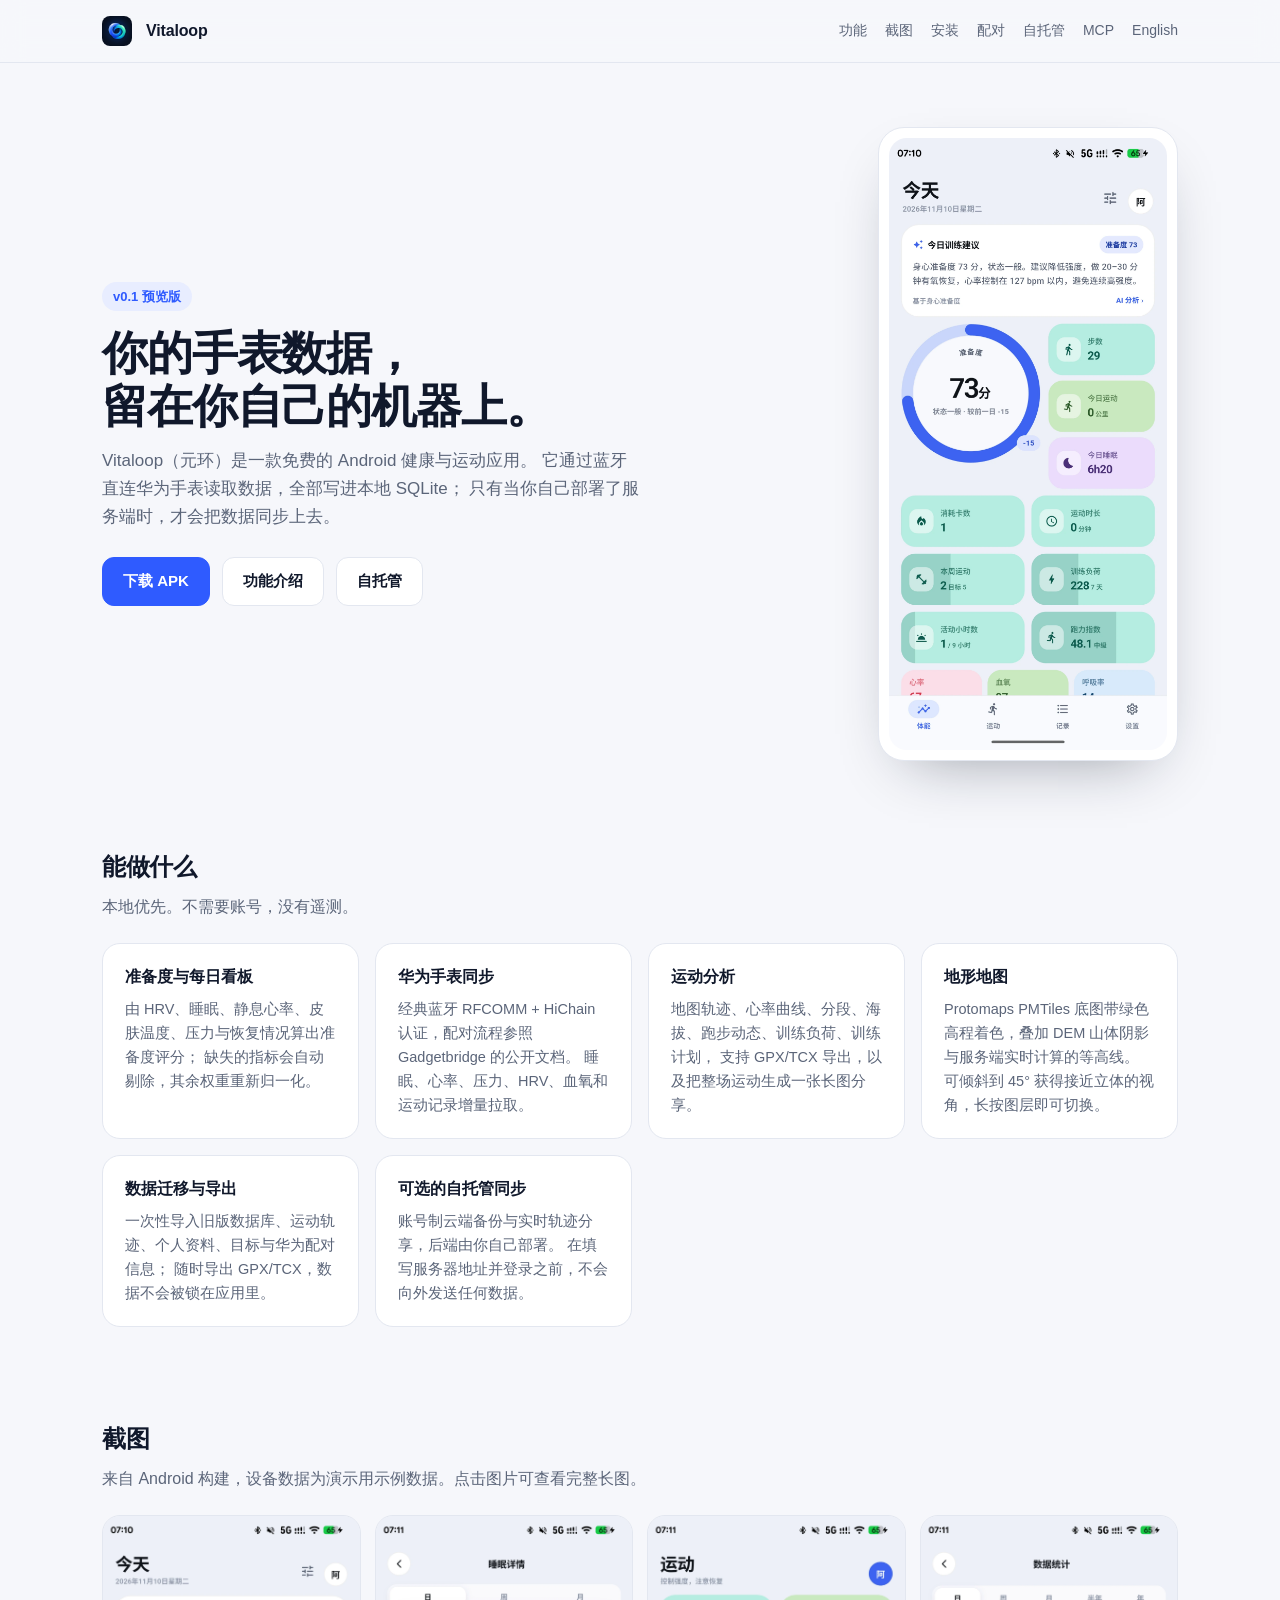
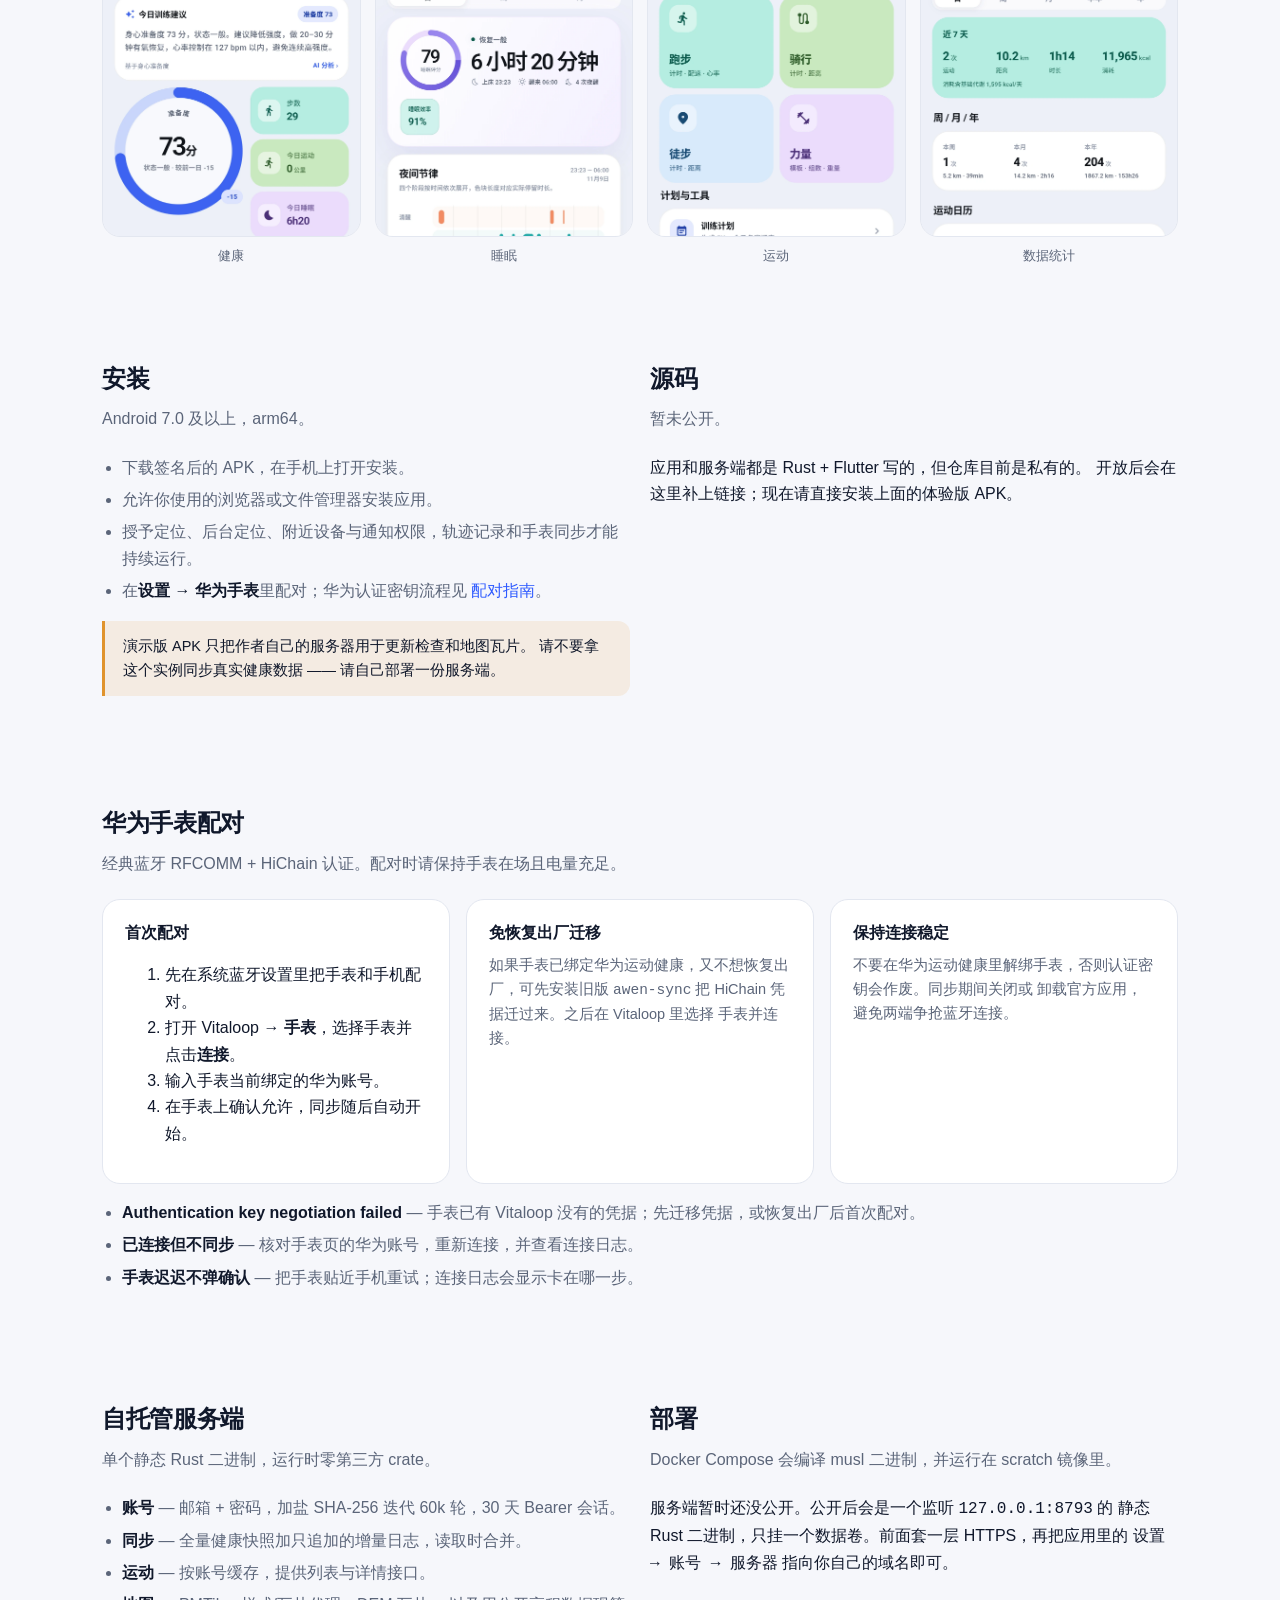
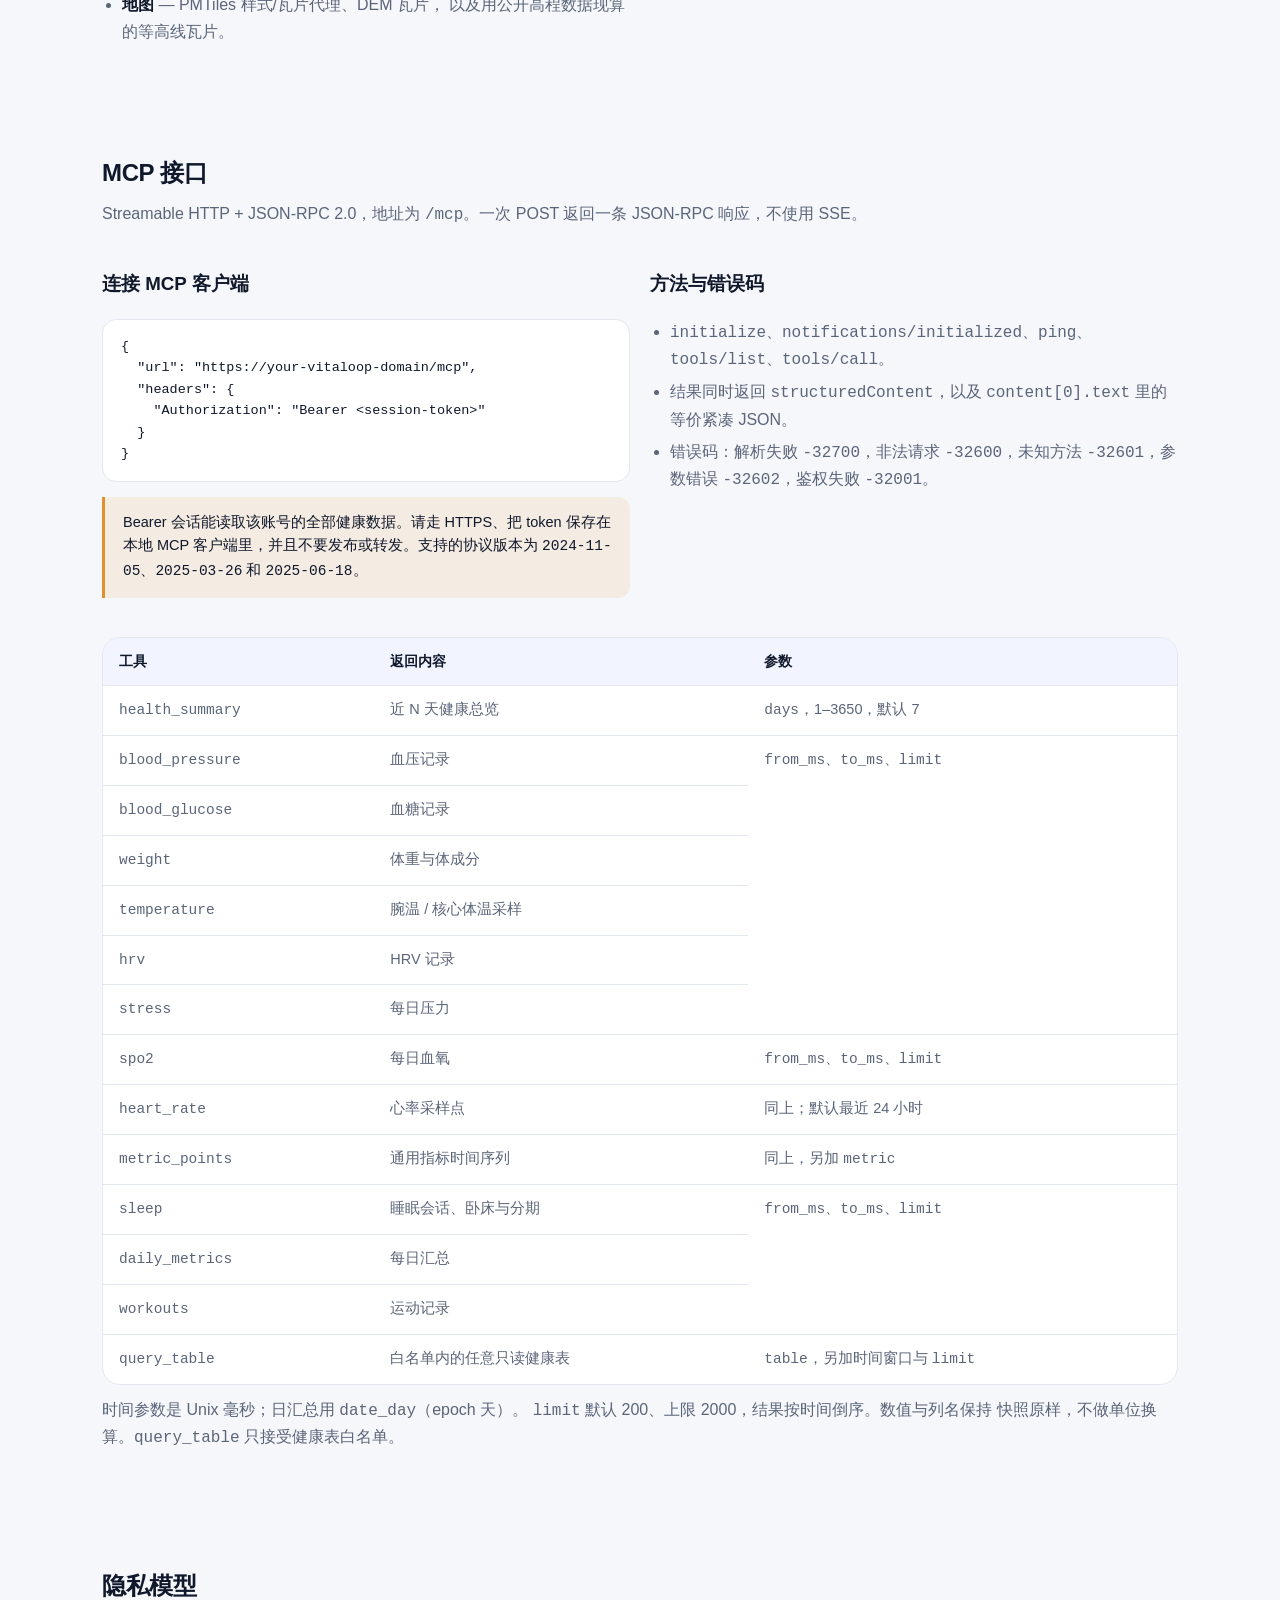
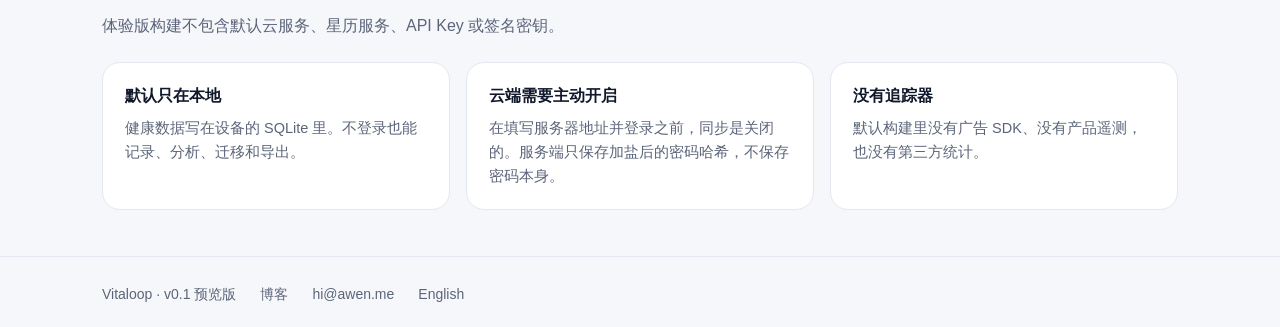
==== site/zh/index.html @ 4fa19611 "chore: auto commit 2026-11-17 06:59:52" ====
<!doctype html>
<html lang="zh-CN">
<head>
<meta charset="utf-8">
<meta name="viewport" content="width=device-width, initial-scale=1">
<title>Vitaloop — 本地优先的 Android 健康与运动看板</title>
<meta name="description" content="Vitaloop（元环）是一款免费的 Android 健康与运动看板：直连华为手表同步，数据存在本地 SQLite，云端同步可选且完全自托管。">
<link rel="canonical" href="https://vitaloop.awen.me/zh/">
<link rel="alternate" hreflang="zh-CN" href="https://vitaloop.awen.me/zh/">
<link rel="alternate" hreflang="en" href="https://vitaloop.awen.me/">
<link rel="icon" href="../assets/icon.png">
<meta property="og:type" content="website">
<meta property="og:title" content="Vitaloop">
<meta property="og:description" content="本地优先的 Android 健康与运动看板，直连华为手表同步，云端同步可选且完全自托管。">
<meta property="og:image" content="https://vitaloop.awen.me/assets/screenshots/og-zh.png">
<meta property="og:image:width" content="1200">
<meta property="og:image:height" content="630">
<meta property="og:url" content="https://vitaloop.awen.me/zh/">
<meta name="twitter:card" content="summary_large_image">
<meta name="twitter:image" content="https://vitaloop.awen.me/assets/screenshots/og-zh.png">
<link rel="stylesheet" href="../assets/site.css">
<script src="../assets/site.js" defer></script>
</head>
<body>

<header class="site">
  <div class="wrap">
    <img src="../assets/icon.png" alt="">
    <span class="brand">Vitaloop</span>
    <nav>
      <a href="#features">功能</a>
      <a href="#screenshots">截图</a>
      <a href="#install">安装</a>
      <a href="#pairing">配对</a>
      <a href="#server">自托管</a>
      <a href="#mcp">MCP</a>
      <a href="../" lang="en">English</a>
    </nav>
  </div>
</header>

<main>
  <section class="hero">
    <div class="wrap hero-grid">
      <div>
        <span class="eyebrow">v0.1 预览版</span>
        <h1>你的手表数据，<br>留在你自己的机器上。</h1>
        <p class="lede">
          Vitaloop（元环）是一款免费的 Android 健康与运动应用。
          它通过蓝牙直连华为手表读取数据，全部写进本地 SQLite；
          只有当你自己部署了服务端时，才会把数据同步上去。
        </p>
        <div class="actions">
          <a class="btn primary" href="https://vitaloop.awen.me/apk/vitaloop-6027.apk">下载 APK</a>
          <a class="btn" href="#features">功能介绍</a>
          <a class="btn" href="#server">自托管</a>
        </div>
      </div>
      <a class="hero-phone" href="../assets/screenshots/home-light-zh.webp" data-zoom>
        <img src="../assets/screenshots/home-light-zh.webp" alt="Vitaloop 健康首页" width="1080" height="2376">
      </a>
    </div>
  </section>

  <section id="features">
    <div class="wrap">
      <h2>能做什么</h2>
      <p class="section-note">本地优先。不需要账号，没有遥测。</p>
      <div class="cards">
        <div class="card">
          <h3>准备度与每日看板</h3>
          <p>由 HRV、睡眠、静息心率、皮肤温度、压力与恢复情况算出准备度评分；
          缺失的指标会自动剔除，其余权重重新归一化。</p>
        </div>
        <div class="card">
          <h3>华为手表同步</h3>
          <p>经典蓝牙 RFCOMM + HiChain 认证，配对流程参照 Gadgetbridge 的公开文档。
          睡眠、心率、压力、HRV、血氧和运动记录增量拉取。</p>
        </div>
        <div class="card">
          <h3>运动分析</h3>
          <p>地图轨迹、心率曲线、分段、海拔、跑步动态、训练负荷、训练计划，
          支持 GPX/TCX 导出，以及把整场运动生成一张长图分享。</p>
        </div>
        <div class="card">
          <h3>地形地图</h3>
          <p>Protomaps PMTiles 底图带绿色高程着色，叠加 DEM 山体阴影与服务端实时计算的等高线。
          可倾斜到 45° 获得接近立体的视角，长按图层即可切换。</p>
        </div>
        <div class="card">
          <h3>数据迁移与导出</h3>
          <p>一次性导入旧版数据库、运动轨迹、个人资料、目标与华为配对信息；
          随时导出 GPX/TCX，数据不会被锁在应用里。</p>
        </div>
        <div class="card">
          <h3>可选的自托管同步</h3>
          <p>账号制云端备份与实时轨迹分享，后端由你自己部署。
          在填写服务器地址并登录之前，不会向外发送任何数据。</p>
        </div>
      </div>
    </div>
  </section>

  <section id="screenshots">
    <div class="wrap">
      <h2>截图</h2>
      <p class="section-note">来自 Android 构建，设备数据为演示用示例数据。点击图片可查看完整长图。</p>
      <div class="shots">
        <figure>
          <a href="../assets/screenshots/home-light-zh.webp" data-zoom>
            <img src="../assets/screenshots/home-light-card.webp" alt="健康首页" loading="lazy" width="1080" height="1350">
          </a>
          <figcaption>健康</figcaption>
        </figure>
        <figure>
          <a href="../assets/screenshots/sleep-light-zh.webp" data-zoom>
            <img src="../assets/screenshots/sleep-light-card.webp" alt="睡眠详情" loading="lazy" width="1080" height="1350">
          </a>
          <figcaption>睡眠</figcaption>
        </figure>
        <figure>
          <a href="../assets/screenshots/sport-light-zh.webp" data-zoom>
            <img src="../assets/screenshots/sport-light-card.webp" alt="运动首页" loading="lazy" width="1080" height="1350">
          </a>
          <figcaption>运动</figcaption>
        </figure>
        <figure>
          <a href="../assets/screenshots/statistics-light-zh.webp" data-zoom>
            <img src="../assets/screenshots/statistics-light-card.webp" alt="运动统计" loading="lazy" width="1080" height="1350">
          </a>
          <figcaption>数据统计</figcaption>
        </figure>
      </div>
    </div>
  </section>

  <section id="install">
    <div class="wrap split">
      <div>
        <h2>安装</h2>
        <p class="section-note">Android 7.0 及以上，arm64。</p>
        <ul class="plain">
          <li>下载签名后的 APK，在手机上打开安装。</li>
          <li>允许你使用的浏览器或文件管理器安装应用。</li>
          <li>授予定位、后台定位、附近设备与通知权限，轨迹记录和手表同步才能持续运行。</li>
          <li>在<strong>设置 → 华为手表</strong>里配对；华为认证密钥流程见
            <a href="#pairing">配对指南</a>。</li>
        </ul>
        <p class="callout warn">
          演示版 APK 只把作者自己的服务器用于更新检查和地图瓦片。
          请不要拿这个实例同步真实健康数据 —— 请自己部署一份服务端。
        </p>
      </div>
      <div>
        <h2>源码</h2>
        <p class="section-note">暂未公开。</p>
        <p>
          应用和服务端都是 Rust + Flutter 写的，但仓库目前是私有的。
          开放后会在这里补上链接；现在请直接安装上面的体验版 APK。
        </p>
      </div>
    </div>
  </section>

  <section id="pairing">
    <div class="wrap">
      <h2>华为手表配对</h2>
      <p class="section-note">经典蓝牙 RFCOMM + HiChain 认证。配对时请保持手表在场且电量充足。</p>
      <div class="cards">
        <div class="card">
          <h3>首次配对</h3>
          <ol class="plain">
            <li>先在系统蓝牙设置里把手表和手机配对。</li>
            <li>打开 Vitaloop → <strong>手表</strong>，选择手表并点击<strong>连接</strong>。</li>
            <li>输入手表当前绑定的华为账号。</li>
            <li>在手表上确认允许，同步随后自动开始。</li>
          </ol>
        </div>
        <div class="card">
          <h3>免恢复出厂迁移</h3>
          <p>如果手表已绑定华为运动健康，又不想恢复出厂，可先安装旧版
          <code>awen-sync</code> 把 HiChain 凭据迁过来。之后在 Vitaloop 里选择
          手表并连接。</p>
        </div>
        <div class="card">
          <h3>保持连接稳定</h3>
          <p>不要在华为运动健康里解绑手表，否则认证密钥会作废。同步期间关闭或
          卸载官方应用，避免两端争抢蓝牙连接。</p>
        </div>
      </div>
      <ul class="plain">
        <li><strong>Authentication key negotiation failed</strong> — 手表已有 Vitaloop 没有的凭据；先迁移凭据，或恢复出厂后首次配对。</li>
        <li><strong>已连接但不同步</strong> — 核对手表页的华为账号，重新连接，并查看连接日志。</li>
        <li><strong>手表迟迟不弹确认</strong> — 把手表贴近手机重试；连接日志会显示卡在哪一步。</li>
      </ul>
    </div>
  </section>

  <section id="server">
    <div class="wrap split">
      <div>
        <h2>自托管服务端</h2>
        <p class="section-note">单个静态 Rust 二进制，运行时零第三方 crate。</p>
        <ul class="plain">
          <li><strong>账号</strong> — 邮箱 + 密码，加盐 SHA-256 迭代 60k 轮，30 天 Bearer 会话。</li>
          <li><strong>同步</strong> — 全量健康快照加只追加的增量日志，读取时合并。</li>
          <li><strong>运动</strong> — 按账号缓存，提供列表与详情接口。</li>
          <li><strong>地图</strong> — PMTiles 样式/瓦片代理、DEM 瓦片，
            以及用公开高程数据现算的等高线瓦片。</li>
        </ul>
      </div>
      <div>
        <h2>部署</h2>
        <p class="section-note">Docker Compose 会编译 musl 二进制，并运行在 scratch 镜像里。</p>
        <p>
          服务端暂时还没公开。公开后会是一个监听 <code>127.0.0.1:8793</code> 的
          静态 Rust 二进制，只挂一个数据卷。前面套一层 HTTPS，再把应用里的
          <code>设置 → 账号 → 服务器</code> 指向你自己的域名即可。
        </p>
      </div>
    </div>
  </section>

  <section id="mcp">
    <div class="wrap">
      <h2>MCP 接口</h2>
      <p class="section-note">Streamable HTTP + JSON-RPC 2.0，地址为 <code>/mcp</code>。一次 POST 返回一条 JSON-RPC 响应，不使用 SSE。</p>
      <div class="split">
        <div>
          <h3>连接 MCP 客户端</h3>
          <pre><code>{
  "url": "https://your-vitaloop-domain/mcp",
  "headers": {
    "Authorization": "Bearer &lt;session-token&gt;"
  }
}</code></pre>
          <p class="callout warn">
            Bearer 会话能读取该账号的全部健康数据。请走 HTTPS、把 token 保存在
            本地 MCP 客户端里，并且不要发布或转发。支持的协议版本为
            <code>2024-11-05</code>、<code>2025-03-26</code> 和
            <code>2025-06-18</code>。
          </p>
        </div>
        <div>
          <h3>方法与错误码</h3>
          <ul class="plain">
            <li><code>initialize</code>、<code>notifications/initialized</code>、<code>ping</code>、<code>tools/list</code>、<code>tools/call</code>。</li>
            <li>结果同时返回 <code>structuredContent</code>，以及 <code>content[0].text</code> 里的等价紧凑 JSON。</li>
            <li>错误码：解析失败 <code>-32700</code>，非法请求 <code>-32600</code>，未知方法 <code>-32601</code>，参数错误 <code>-32602</code>，鉴权失败 <code>-32001</code>。</li>
          </ul>
        </div>
      </div>
      <div class="table-wrap">
        <table class="doc-table">
          <thead><tr><th>工具</th><th>返回内容</th><th>参数</th></tr></thead>
          <tbody>
            <tr><td><code>health_summary</code></td><td>近 N 天健康总览</td><td><code>days</code>，1–3650，默认 7</td></tr>
            <tr><td><code>blood_pressure</code></td><td>血压记录</td><td rowspan="6"><code>from_ms</code>、<code>to_ms</code>、<code>limit</code></td></tr>
            <tr><td><code>blood_glucose</code></td><td>血糖记录</td></tr>
            <tr><td><code>weight</code></td><td>体重与体成分</td></tr>
            <tr><td><code>temperature</code></td><td>腕温 / 核心体温采样</td></tr>
            <tr><td><code>hrv</code></td><td>HRV 记录</td></tr>
            <tr><td><code>stress</code></td><td>每日压力</td></tr>
            <tr><td><code>spo2</code></td><td>每日血氧</td><td><code>from_ms</code>、<code>to_ms</code>、<code>limit</code></td></tr>
            <tr><td><code>heart_rate</code></td><td>心率采样点</td><td>同上；默认最近 24 小时</td></tr>
            <tr><td><code>metric_points</code></td><td>通用指标时间序列</td><td>同上，另加 <code>metric</code></td></tr>
            <tr><td><code>sleep</code></td><td>睡眠会话、卧床与分期</td><td rowspan="3"><code>from_ms</code>、<code>to_ms</code>、<code>limit</code></td></tr>
            <tr><td><code>daily_metrics</code></td><td>每日汇总</td></tr>
            <tr><td><code>workouts</code></td><td>运动记录</td></tr>
            <tr><td><code>query_table</code></td><td>白名单内的任意只读健康表</td><td><code>table</code>，另加时间窗口与 <code>limit</code></td></tr>
          </tbody>
        </table>
      </div>
      <p class="section-note">
        时间参数是 Unix 毫秒；日汇总用 <code>date_day</code>（epoch 天）。
        <code>limit</code> 默认 200、上限 2000，结果按时间倒序。数值与列名保持
        快照原样，不做单位换算。<code>query_table</code> 只接受健康表白名单。
      </p>
    </div>
  </section>

  <section>
    <div class="wrap">
      <h2>隐私模型</h2>
      <p class="section-note">体验版构建不包含默认云服务、星历服务、API Key 或签名密钥。</p>
      <div class="cards">
        <div class="card">
          <h3>默认只在本地</h3>
          <p>健康数据写在设备的 SQLite 里。不登录也能记录、分析、迁移和导出。</p>
        </div>
        <div class="card">
          <h3>云端需要主动开启</h3>
          <p>在填写服务器地址并登录之前，同步是关闭的。服务端只保存加盐后的密码哈希，不保存密码本身。</p>
        </div>
        <div class="card">
          <h3>没有追踪器</h3>
          <p>默认构建里没有广告 SDK、没有产品遥测，也没有第三方统计。</p>
        </div>
      </div>
    </div>
  </section>
</main>

<footer class="site">
  <div class="wrap">
    <span>Vitaloop · v0.1 预览版</span>
    <a href="https://www.awen.me">博客</a>
    <a href="mailto:hi@awen.me">hi@awen.me</a>
    <a href="../" lang="en">English</a>
  </div>
</footer>

</body>
</html>
---- site/assets/site.css ----
:root {
  --bg: #f6f7fb;
  --bg-soft: #ffffff;
  --fg: #10182b;
  --fg-muted: #5b6579;
  --line: #e3e7f0;
  --accent: #2f5bff;
  --accent-soft: #e8edff;
  --green: #2f8f5b;
  --radius: 18px;
  --max: 1120px;
}

@media (prefers-color-scheme: dark) {
  :root {
    --bg: #0b1220;
    --bg-soft: #121b2c;
    --fg: #eef2fb;
    --fg-muted: #9aa6bf;
    --line: #223049;
    --accent: #7b98ff;
    --accent-soft: #1a2740;
    --green: #63d29a;
  }
}

* { box-sizing: border-box; }

html { scroll-behavior: smooth; }

body {
  margin: 0;
  background: var(--bg);
  color: var(--fg);
  font: 16px/1.65 -apple-system, BlinkMacSystemFont, "Segoe UI", "Noto Sans SC",
    "PingFang SC", "Microsoft YaHei", Roboto, sans-serif;
  -webkit-font-smoothing: antialiased;
}

a { color: var(--accent); text-decoration: none; }
a:hover { text-decoration: underline; }

.wrap { max-width: var(--max); margin: 0 auto; padding: 0 22px; }

header.site {
  position: sticky;
  top: 0;
  z-index: 10;
  backdrop-filter: blur(12px);
  background: color-mix(in srgb, var(--bg) 88%, transparent);
  border-bottom: 1px solid var(--line);
}

header.site .wrap {
  display: flex;
  align-items: center;
  gap: 14px;
  height: 62px;
}

header.site img { width: 30px; height: 30px; border-radius: 8px; }
header.site .brand { font-weight: 700; letter-spacing: -0.01em; }
header.site nav { margin-left: auto; display: flex; gap: 18px; font-size: 14px; }
header.site nav a { color: var(--fg-muted); }
header.site nav a:hover { color: var(--fg); text-decoration: none; }

.hero { padding: 64px 0 40px; }

.hero-grid {
  display: grid;
  grid-template-columns: minmax(0, 1.05fr) minmax(0, 0.95fr);
  gap: 44px;
  align-items: center;
}

.eyebrow {
  display: inline-block;
  padding: 4px 11px;
  border-radius: 999px;
  background: var(--accent-soft);
  color: var(--accent);
  font-size: 13px;
  font-weight: 600;
}

h1 {
  font-size: clamp(30px, 4.4vw, 46px);
  line-height: 1.15;
  letter-spacing: -0.025em;
  margin: 16px 0 14px;
}

.lede { font-size: 17px; color: var(--fg-muted); margin: 0 0 26px; }

.actions { display: flex; flex-wrap: wrap; gap: 12px; }

.btn {
  display: inline-flex;
  align-items: center;
  gap: 8px;
  padding: 11px 20px;
  border-radius: 12px;
  border: 1px solid var(--line);
  background: var(--bg-soft);
  color: var(--fg);
  font-weight: 600;
  font-size: 15px;
}

.btn:hover { text-decoration: none; border-color: var(--accent); }

.btn.primary {
  background: var(--accent);
  border-color: var(--accent);
  color: #fff;
}

.btn.primary:hover { filter: brightness(1.06); }

.hero-phone {
  display: block;
  max-width: 300px;
  margin-left: auto;
  border-radius: 26px;
  border: 1px solid var(--line);
  background: var(--bg-soft);
  padding: 10px;
  box-shadow: 0 24px 60px -30px rgba(16, 24, 43, 0.45);
}

.hero-phone img {
  width: 100%;
  height: auto;
  display: block;
  border-radius: 18px;
}

.hero-phone:hover { border-color: var(--accent); }

.shots img {
  width: 100%;
  height: auto;
  display: block;
  border-radius: var(--radius);
  border: 1px solid var(--line);
  background: var(--bg-soft);
}

.shots a { display: block; }
.shots a:hover img { border-color: var(--accent); }

.lightbox {
  position: fixed;
  inset: 0;
  z-index: 50;
  display: flex;
  align-items: flex-start;
  justify-content: center;
  padding: 24px;
  overflow: auto;
  background: rgba(8, 12, 22, 0.82);
  backdrop-filter: blur(6px);
}

.lightbox[hidden] { display: none; }

.lightbox img {
  width: auto;
  max-width: min(560px, 100%);
  height: auto;
  border-radius: 16px;
  background: #fff;
}

.lightbox-close {
  position: fixed;
  top: 16px;
  right: 18px;
  width: 40px;
  height: 40px;
  border: 1px solid rgba(255, 255, 255, 0.3);
  border-radius: 50%;
  background: rgba(0, 0, 0, 0.45);
  color: #fff;
  font-size: 22px;
  line-height: 1;
  cursor: pointer;
}

section { padding: 46px 0; }

h2 {
  font-size: 24px;
  letter-spacing: -0.015em;
  margin: 0 0 8px;
}

.section-note { color: var(--fg-muted); margin: 0 0 22px; }

.cards {
  display: grid;
  grid-template-columns: repeat(auto-fit, minmax(250px, 1fr));
  gap: 16px;
}

.card {
  background: var(--bg-soft);
  border: 1px solid var(--line);
  border-radius: var(--radius);
  padding: 20px 22px;
}

.card h3 { margin: 0 0 8px; font-size: 16px; }
.card p { margin: 0; color: var(--fg-muted); font-size: 14.5px; }

.shots {
  display: grid;
  grid-template-columns: repeat(4, minmax(0, 1fr));
  gap: 14px;
}

.shots figure { margin: 0; }
.shots figcaption {
  margin-top: 8px;
  font-size: 13px;
  color: var(--fg-muted);
  text-align: center;
}

.split {
  display: grid;
  grid-template-columns: minmax(0, 1fr) minmax(0, 1fr);
  gap: 20px;
}

pre {
  margin: 0;
  padding: 16px 18px;
  overflow-x: auto;
  background: var(--bg-soft);
  border: 1px solid var(--line);
  border-radius: 14px;
  font-size: 13.5px;
  line-height: 1.6;
}

code { font-family: ui-monospace, SFMono-Regular, "JetBrains Mono", Menlo, monospace; }

.callout {
  border-left: 3px solid var(--accent);
  background: var(--accent-soft);
  border-radius: 0 12px 12px 0;
  padding: 14px 18px;
  color: var(--fg);
  font-size: 14.5px;
}

.callout.warn { border-left-color: #e0932c; background: color-mix(in srgb, #e0932c 12%, transparent); }

ul.plain { padding-left: 20px; color: var(--fg-muted); }
ul.plain li { margin: 6px 0; }
ul.plain strong { color: var(--fg); }

.table-wrap {
  overflow-x: auto;
  border: 1px solid var(--line);
  border-radius: var(--radius);
  background: var(--bg-soft);
  margin: 24px 0 12px;
}

.doc-table {
  width: 100%;
  border-collapse: collapse;
  min-width: 700px;
}

.doc-table th,
.doc-table td {
  padding: 12px 16px;
  border-bottom: 1px solid var(--line);
  text-align: left;
  vertical-align: top;
  color: var(--fg-muted);
  font-size: 14.5px;
}

.doc-table th {
  color: var(--fg);
  font-size: 14px;
  white-space: nowrap;
  background: color-mix(in srgb, var(--accent-soft) 55%, transparent);
}

.doc-table tbody tr:last-child td { border-bottom: 0; }

footer.site {
  border-top: 1px solid var(--line);
  padding: 26px 0 40px;
  color: var(--fg-muted);
  font-size: 14px;
}

footer.site .wrap { display: flex; flex-wrap: wrap; gap: 12px 24px; }
footer.site a { color: var(--fg-muted); }

@media (max-width: 900px) {
  .hero-grid, .split { grid-template-columns: minmax(0, 1fr); }
  .hero-phone { margin: 8px auto 0; max-width: 260px; }
  .shots { grid-template-columns: repeat(2, minmax(0, 1fr)); }
  header.site nav { gap: 12px; font-size: 13px; }
}

@media (max-width: 560px) {
  .hero { padding-top: 40px; }
  .hero-phone { max-width: 220px; }
  .lightbox { padding: 12px; }
  header.site nav a:nth-child(3),
  header.site nav a:nth-child(4) { display: none; }
}
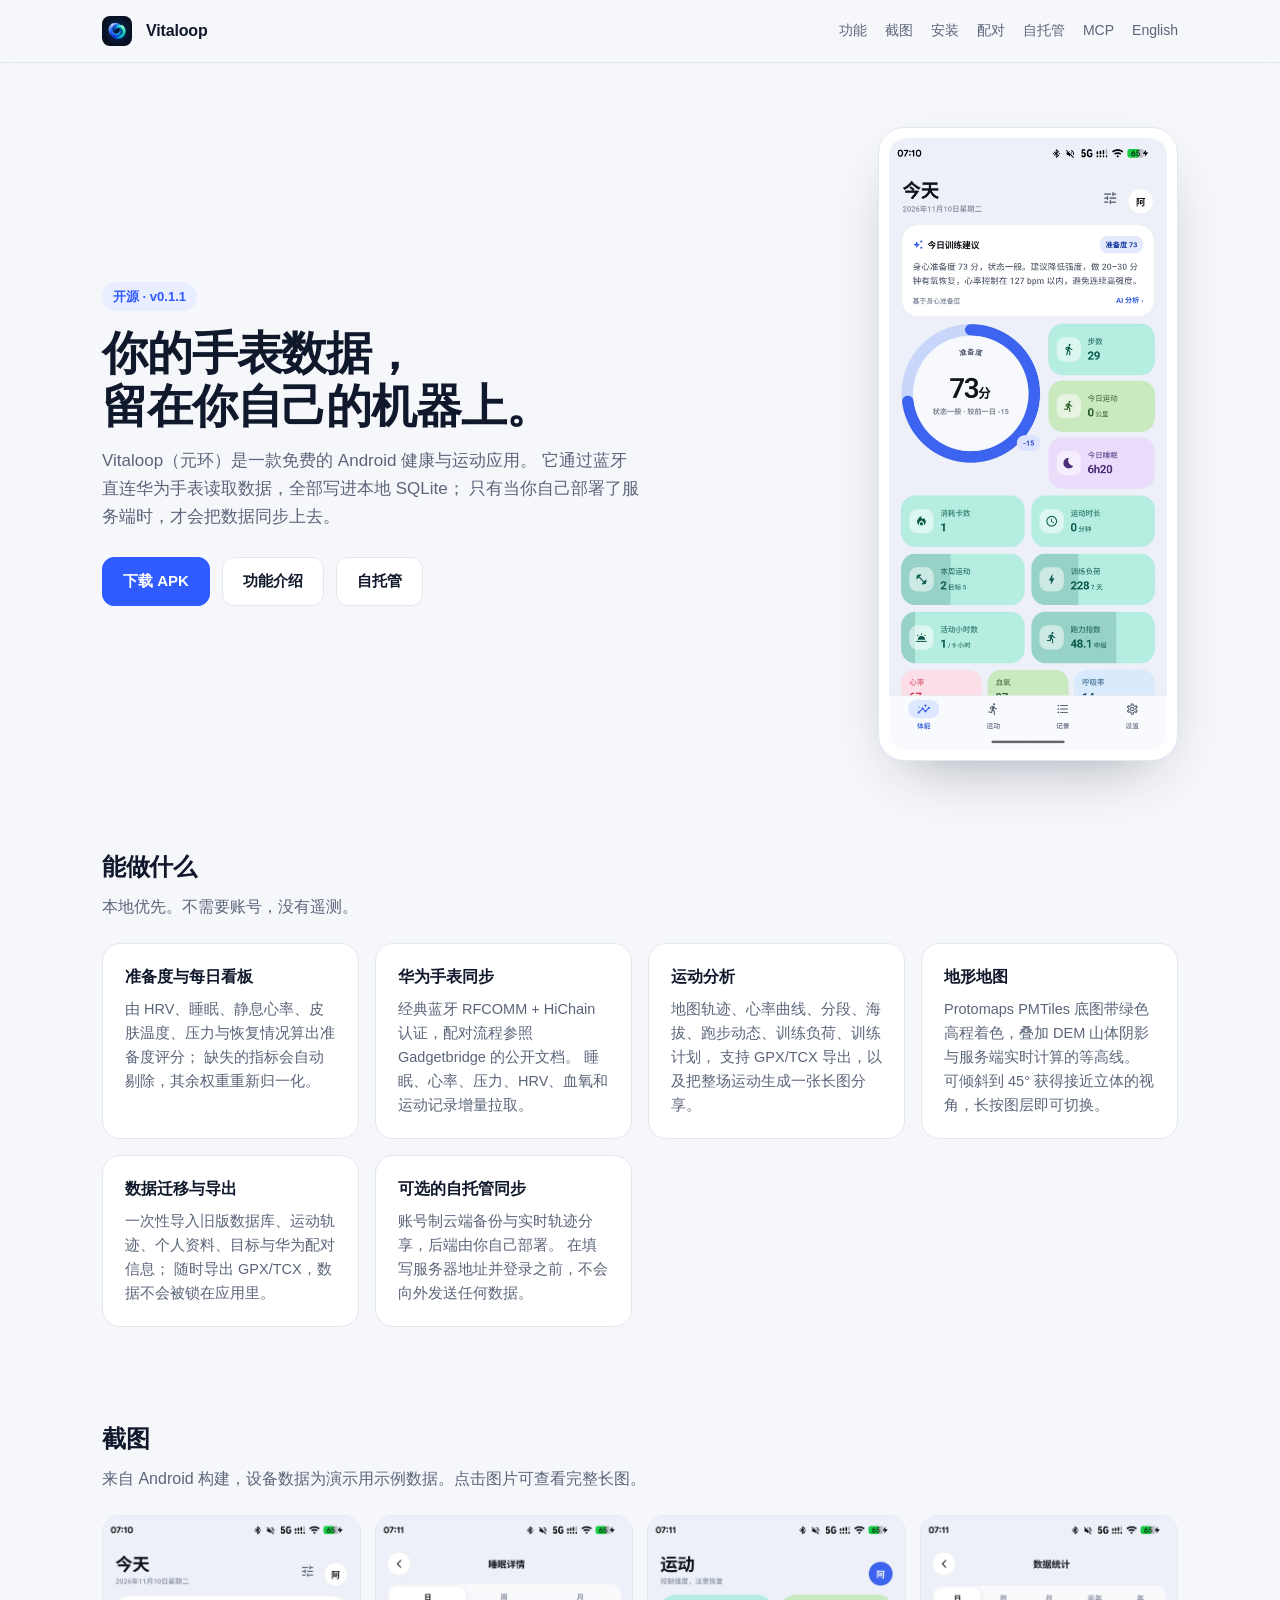
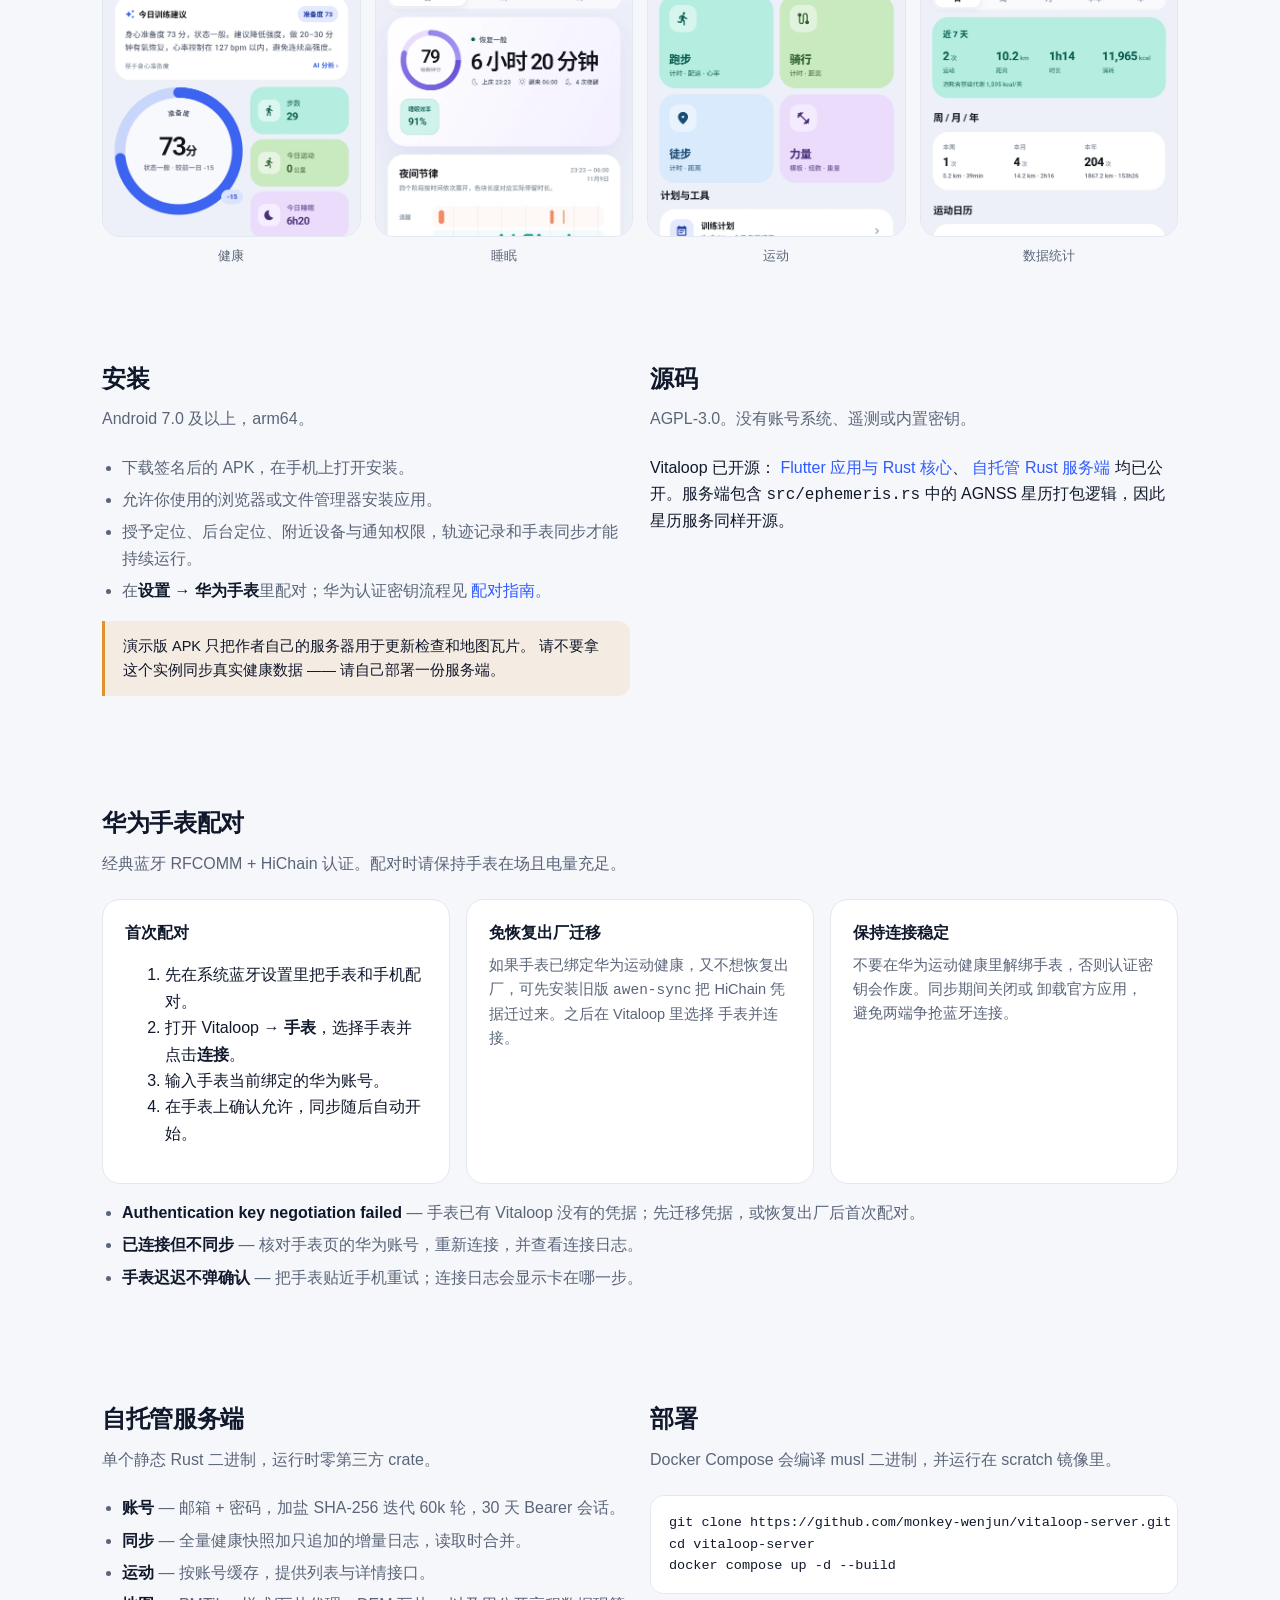
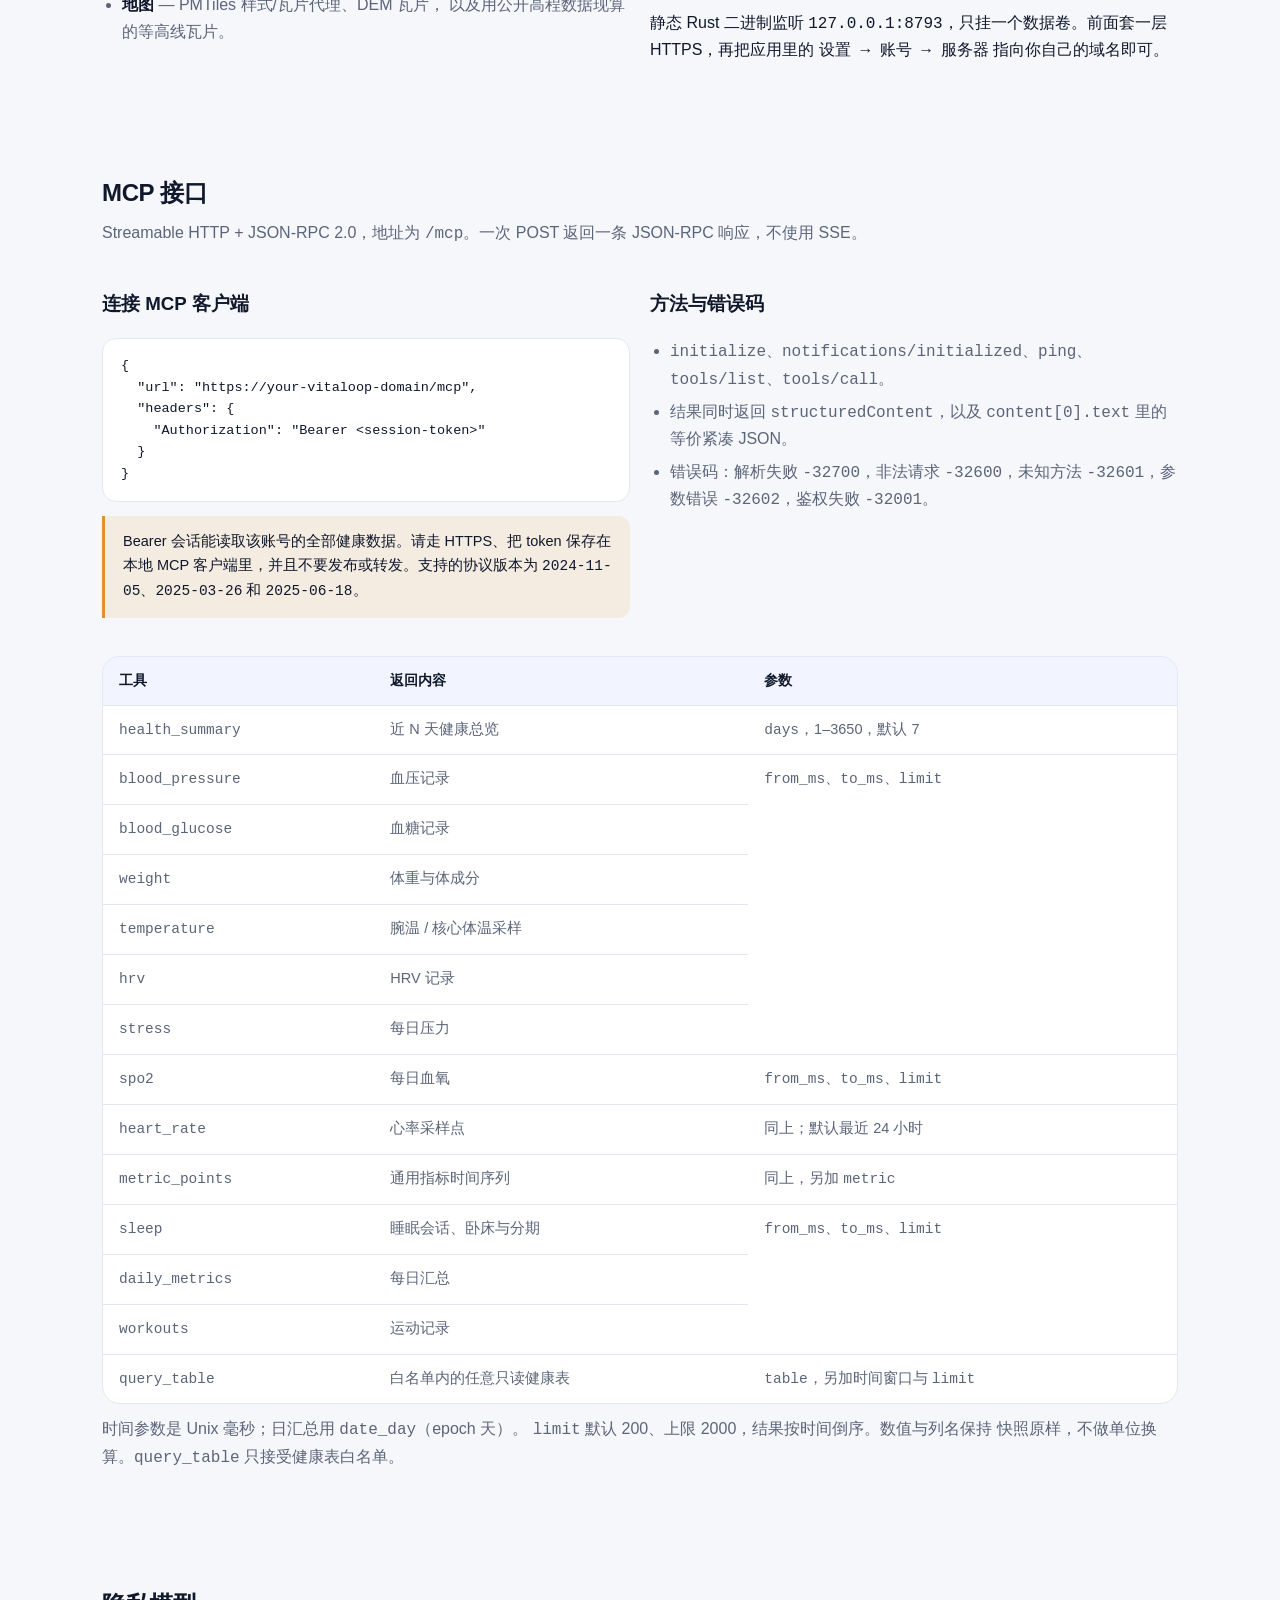
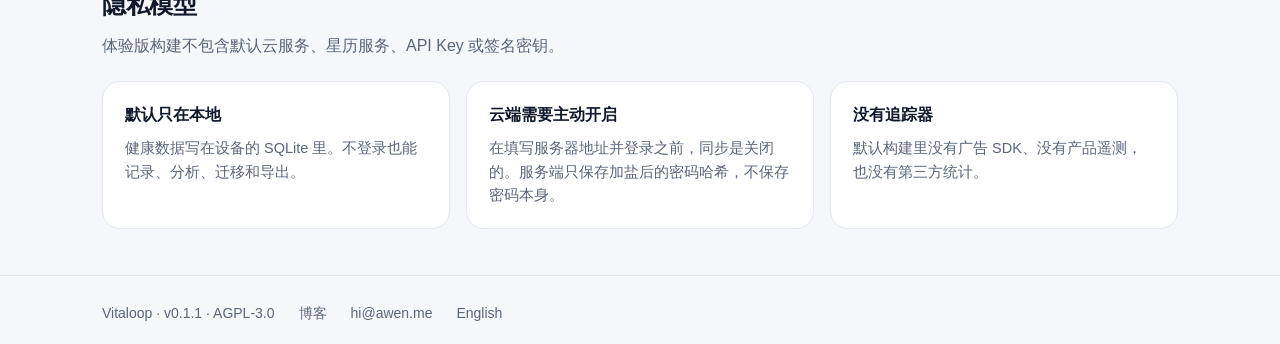
==== commit bff9bd58: "chore: auto commit 2026-11-17 07:11:13" ====
--- a/site/zh/index.html
+++ b/site/zh/index.html
@@ -43,7 +43,7 @@
   <section class="hero">
     <div class="wrap hero-grid">
       <div>
-        <span class="eyebrow">v0.1 预览版</span>
+        <span class="eyebrow">开源 · v0.1.1</span>
         <h1>你的手表数据，<br>留在你自己的机器上。</h1>
         <p class="lede">
           Vitaloop（元环）是一款免费的 Android 健康与运动应用。
@@ -51,7 +51,7 @@
           只有当你自己部署了服务端时，才会把数据同步上去。
         </p>
         <div class="actions">
-          <a class="btn primary" href="https://vitaloop.awen.me/apk/vitaloop-6027.apk">下载 APK</a>
+          <a class="btn primary" href="https://github.com/monkey-wenjun/vitaloop-app/releases/download/v0.1.2/app-arm64-v8a-release.apk">下载 APK</a>
           <a class="btn" href="#features">功能介绍</a>
           <a class="btn" href="#server">自托管</a>
         </div>
@@ -153,10 +153,13 @@
       </div>
       <div>
         <h2>源码</h2>
-        <p class="section-note">暂未公开。</p>
+        <p class="section-note">AGPL-3.0。没有账号系统、遥测或内置密钥。</p>
         <p>
-          应用和服务端都是 Rust + Flutter 写的，但仓库目前是私有的。
-          开放后会在这里补上链接；现在请直接安装上面的体验版 APK。
+          Vitaloop 已开源：
+          <a href="https://github.com/monkey-wenjun/vitaloop-app" target="_blank" rel="noopener">Flutter 应用与 Rust 核心</a>、
+          <a href="https://github.com/monkey-wenjun/vitaloop-server" target="_blank" rel="noopener">自托管 Rust 服务端</a>
+          均已公开。服务端包含
+          <code>src/ephemeris.rs</code> 中的 AGNSS 星历打包逻辑，因此星历服务同样开源。
         </p>
       </div>
     </div>
@@ -212,11 +215,10 @@
       <div>
         <h2>部署</h2>
         <p class="section-note">Docker Compose 会编译 musl 二进制，并运行在 scratch 镜像里。</p>
-        <p>
-          服务端暂时还没公开。公开后会是一个监听 <code>127.0.0.1:8793</code> 的
-          静态 Rust 二进制，只挂一个数据卷。前面套一层 HTTPS，再把应用里的
-          <code>设置 → 账号 → 服务器</code> 指向你自己的域名即可。
-        </p>
+        <pre><code>git clone https://github.com/monkey-wenjun/vitaloop-server.git
+cd vitaloop-server
+docker compose up -d --build</code></pre>
+        <p>静态 Rust 二进制监听 <code>127.0.0.1:8793</code>，只挂一个数据卷。前面套一层 HTTPS，再把应用里的 <code>设置 → 账号 → 服务器</code> 指向你自己的域名即可。</p>
       </div>
     </div>
   </section>
@@ -303,7 +305,7 @@
 
 <footer class="site">
   <div class="wrap">
-    <span>Vitaloop · v0.1 预览版</span>
+    <span>Vitaloop · v0.1.1 · AGPL-3.0</span>
     <a href="https://www.awen.me">博客</a>
     <a href="mailto:hi@awen.me">hi@awen.me</a>
     <a href="../" lang="en">English</a>
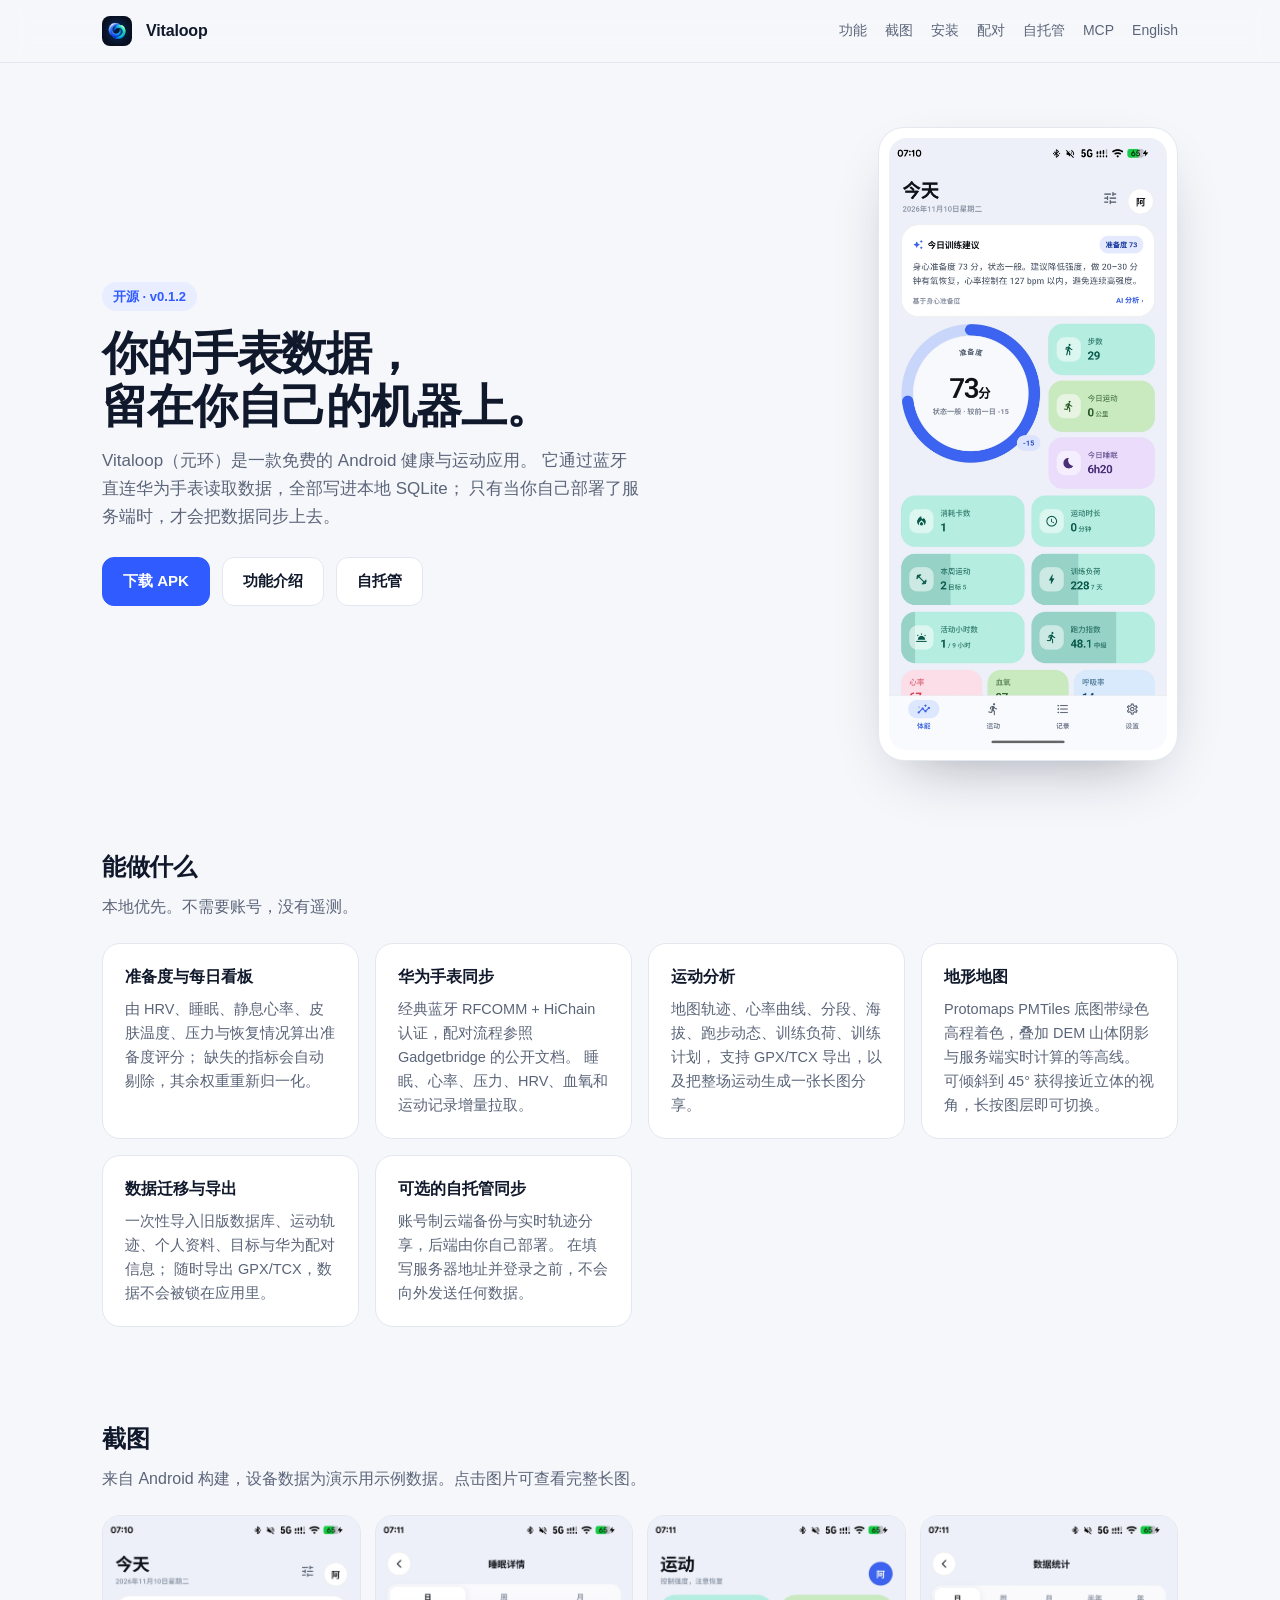
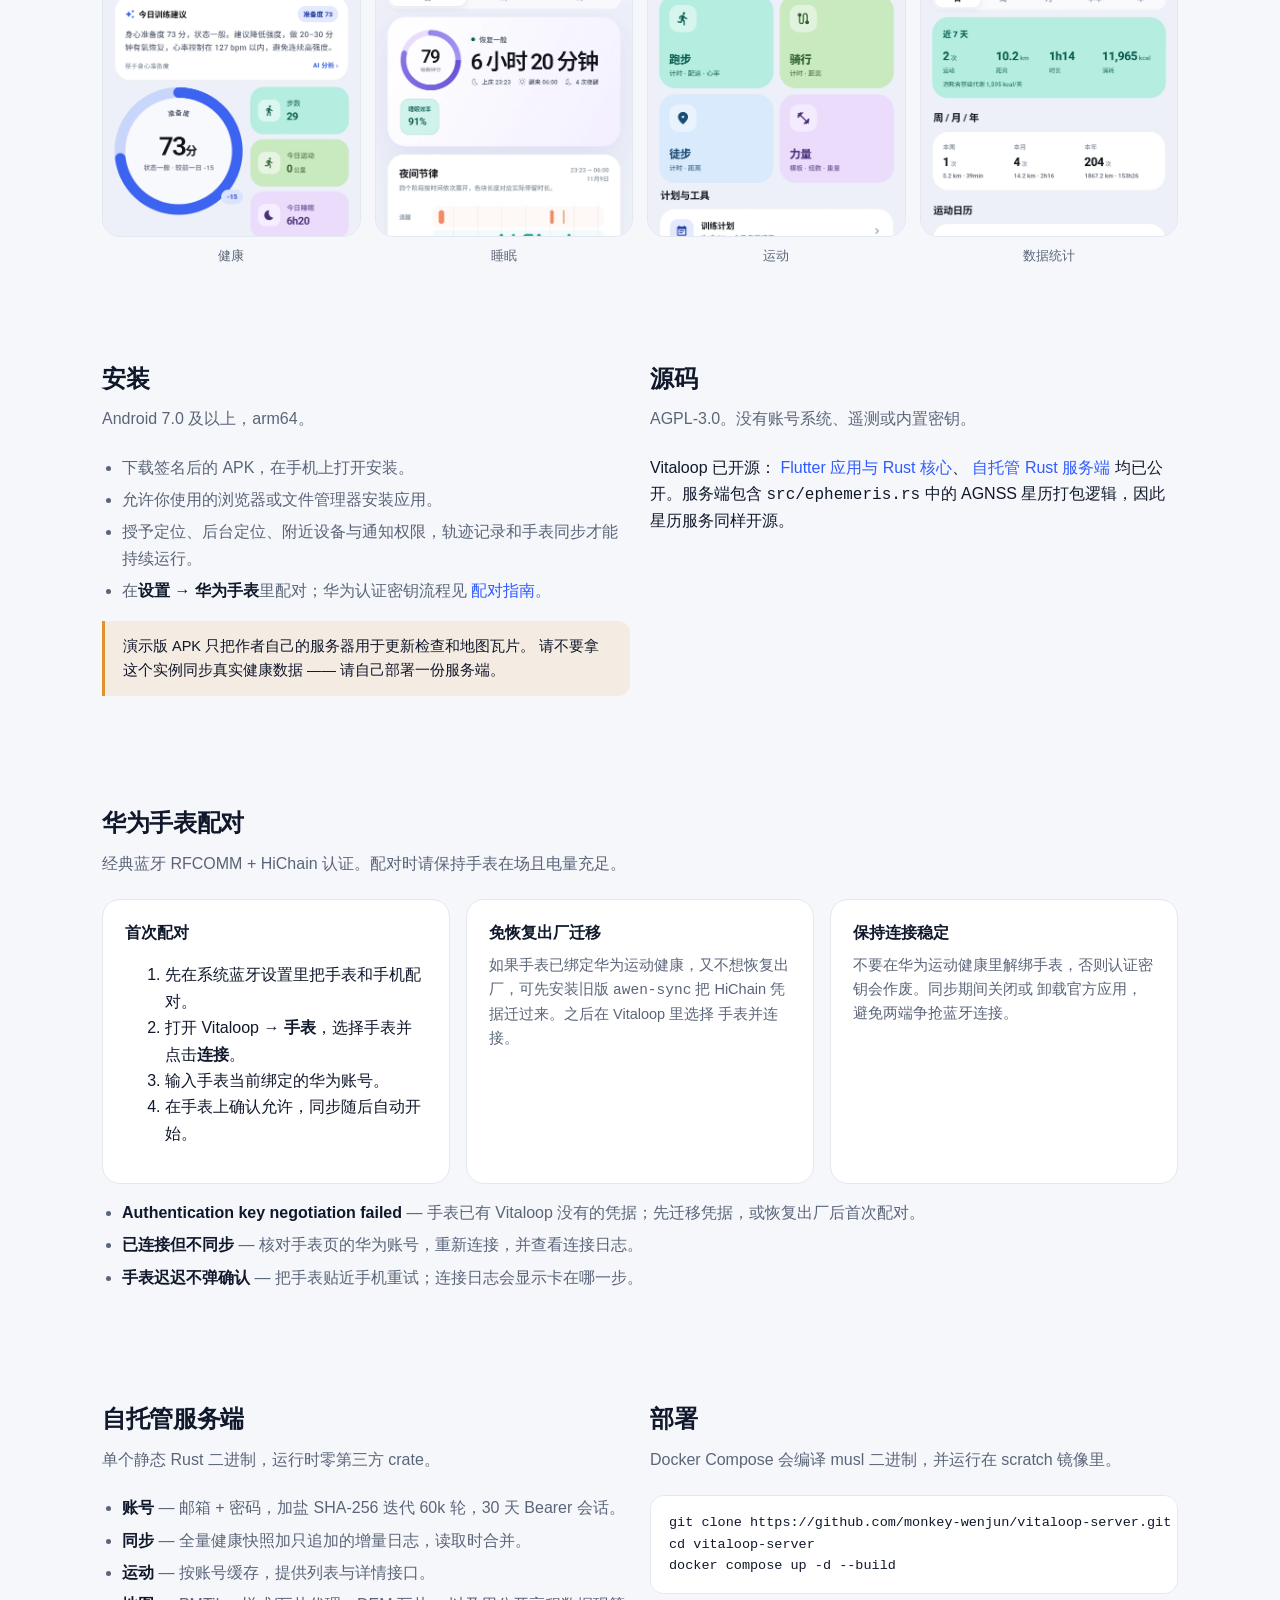
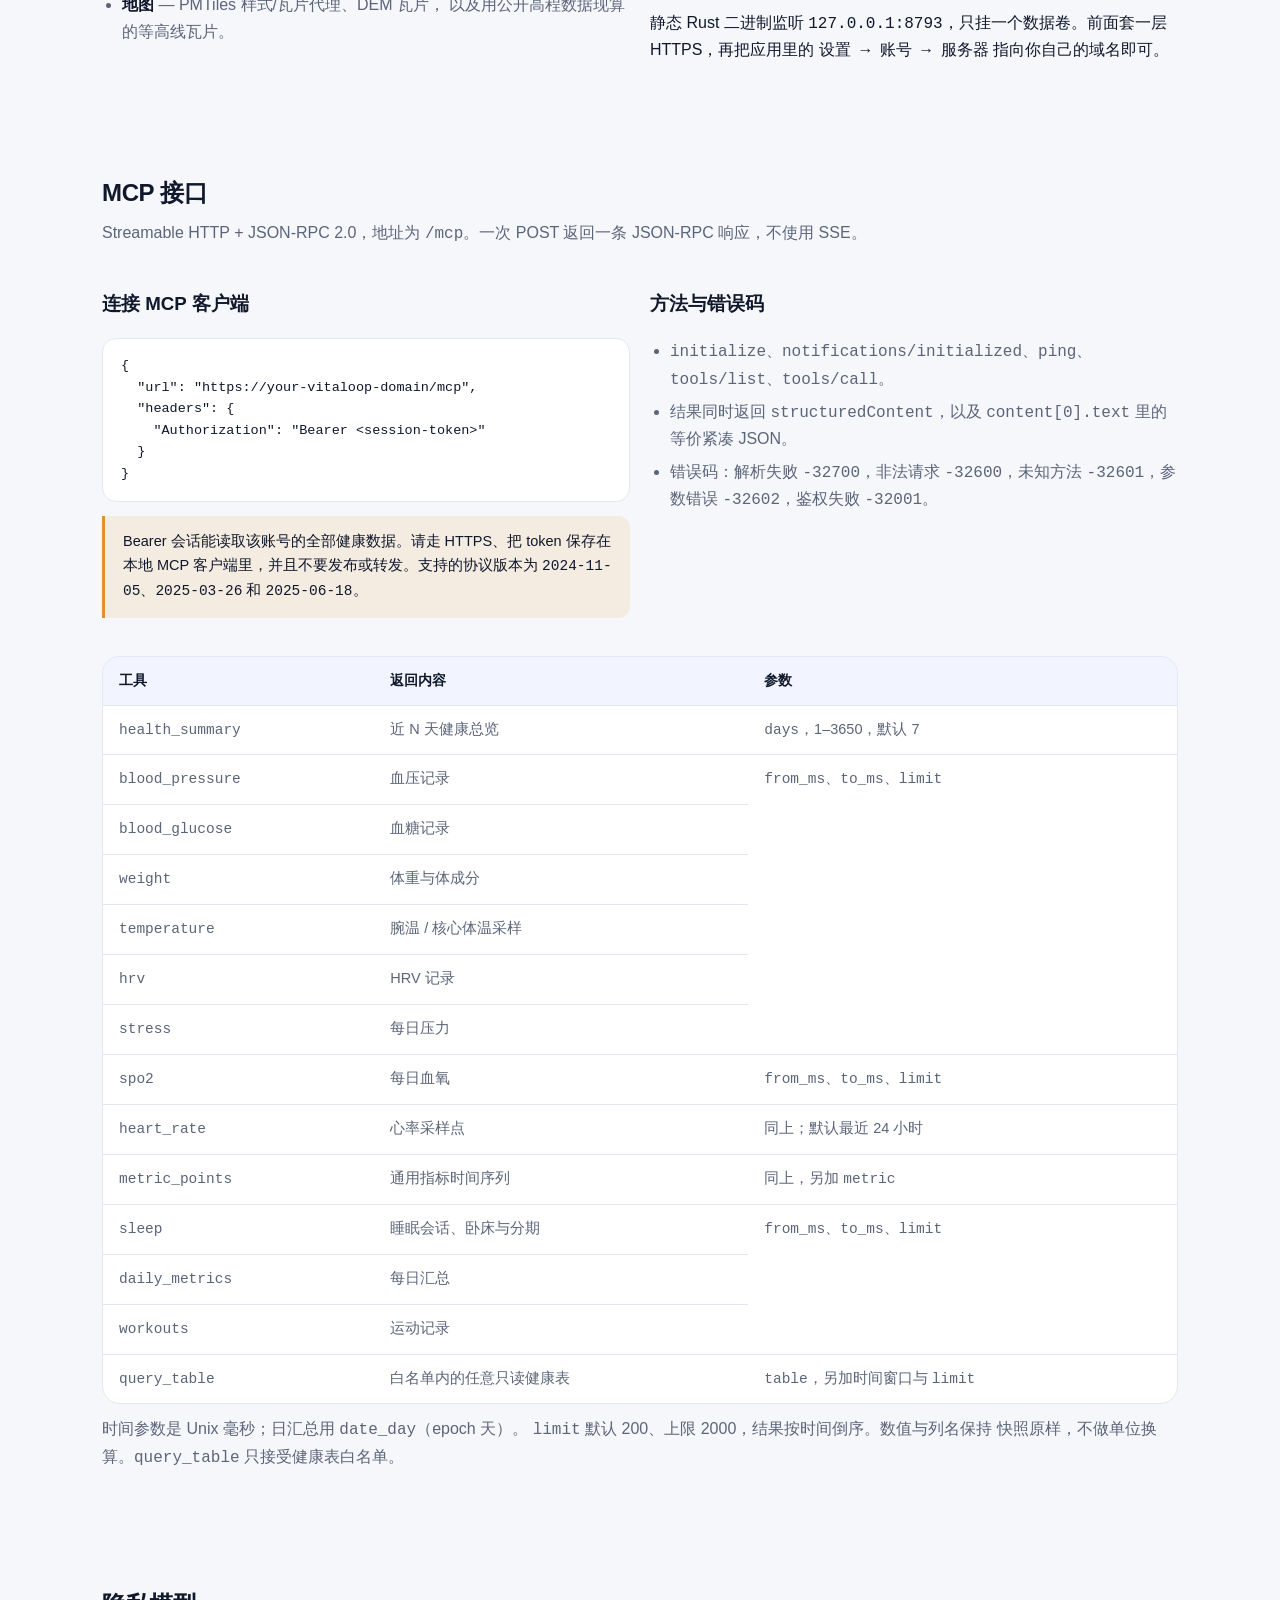
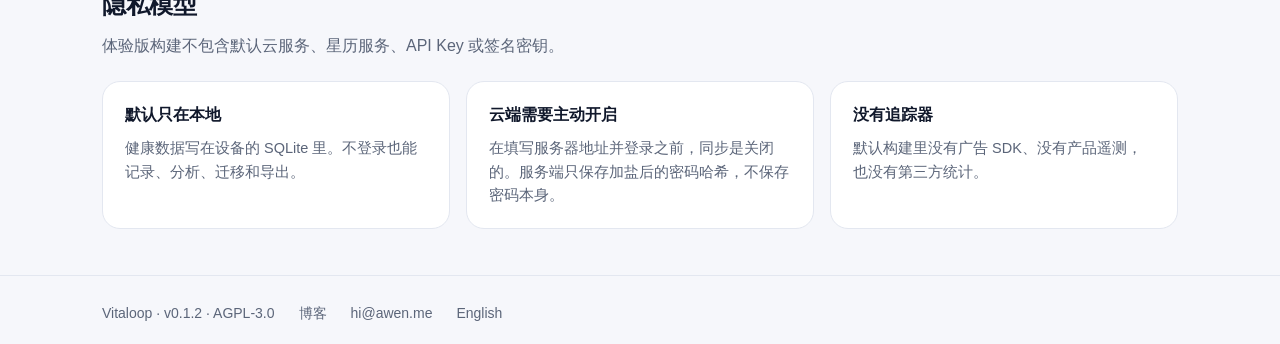
==== commit a4b53dbc: "chore: auto commit 2026-11-17 07:21:46" ====
--- a/site/zh/index.html
+++ b/site/zh/index.html
@@ -43,7 +43,7 @@
   <section class="hero">
     <div class="wrap hero-grid">
       <div>
-        <span class="eyebrow">开源 · v0.1.1</span>
+        <span class="eyebrow">开源 · v0.1.2</span>
         <h1>你的手表数据，<br>留在你自己的机器上。</h1>
         <p class="lede">
           Vitaloop（元环）是一款免费的 Android 健康与运动应用。
@@ -51,7 +51,7 @@
           只有当你自己部署了服务端时，才会把数据同步上去。
         </p>
         <div class="actions">
-          <a class="btn primary" href="https://github.com/monkey-wenjun/vitaloop-app/releases/download/v0.1.2/app-arm64-v8a-release.apk">下载 APK</a>
+          <a class="btn primary" href="https://vitaloop.awen.me/apk/vitaloop-6029.apk">下载 APK</a>
           <a class="btn" href="#features">功能介绍</a>
           <a class="btn" href="#server">自托管</a>
         </div>
@@ -305,7 +305,7 @@
 
 <footer class="site">
   <div class="wrap">
-    <span>Vitaloop · v0.1.1 · AGPL-3.0</span>
+    <span>Vitaloop · v0.1.2 · AGPL-3.0</span>
     <a href="https://www.awen.me">博客</a>
     <a href="mailto:hi@awen.me">hi@awen.me</a>
     <a href="../" lang="en">English</a>
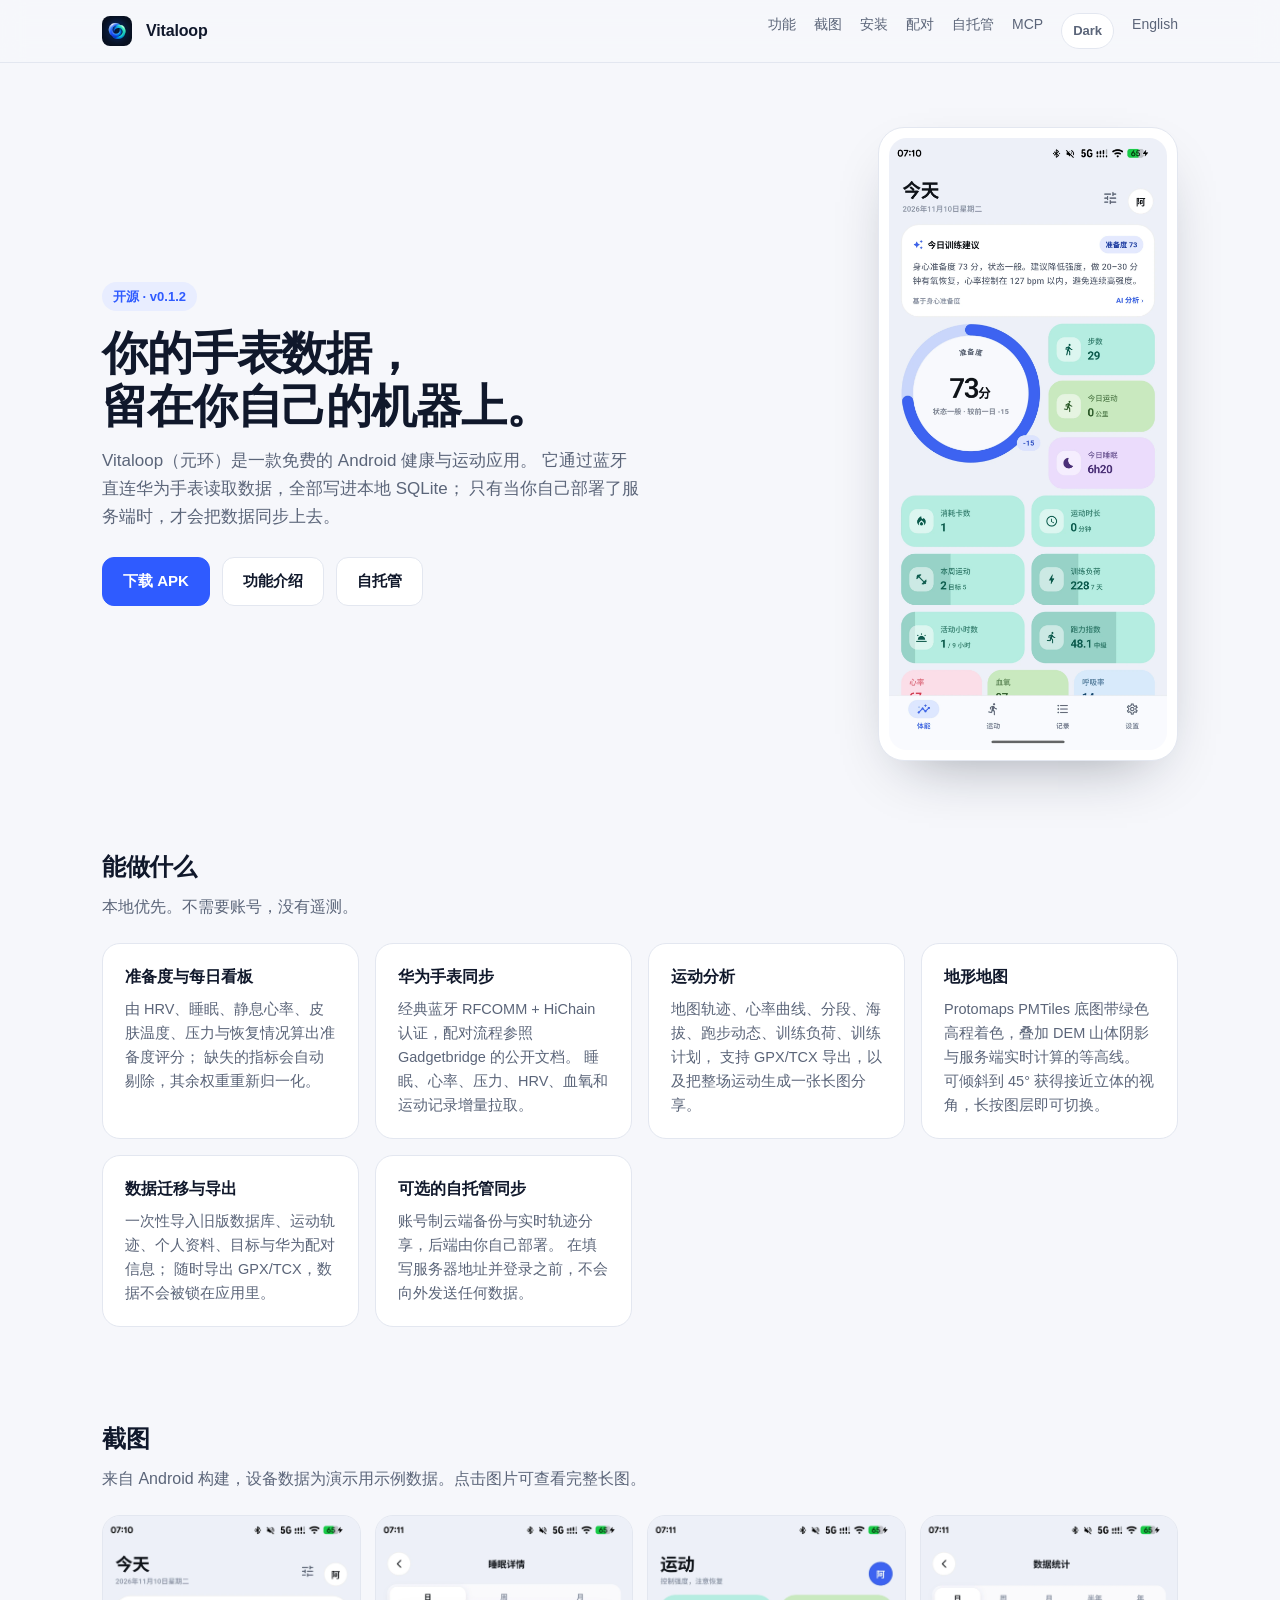
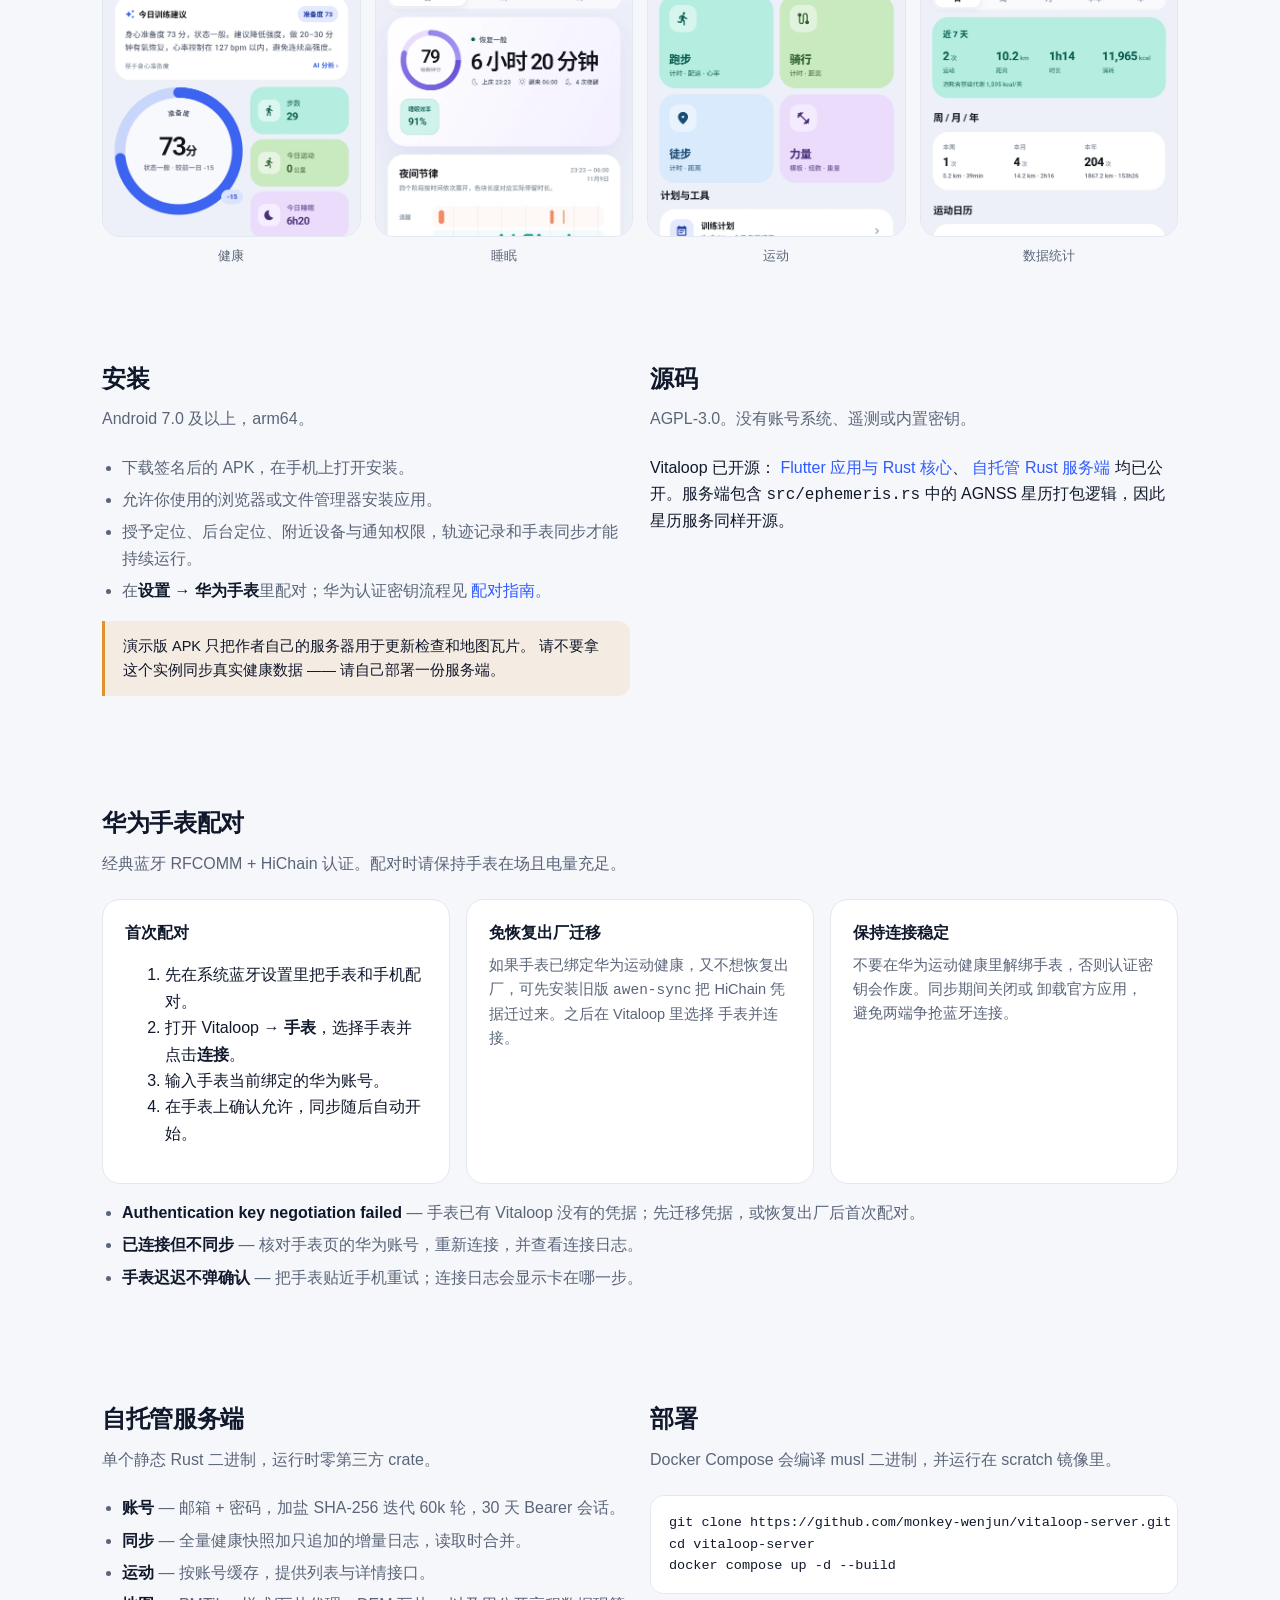
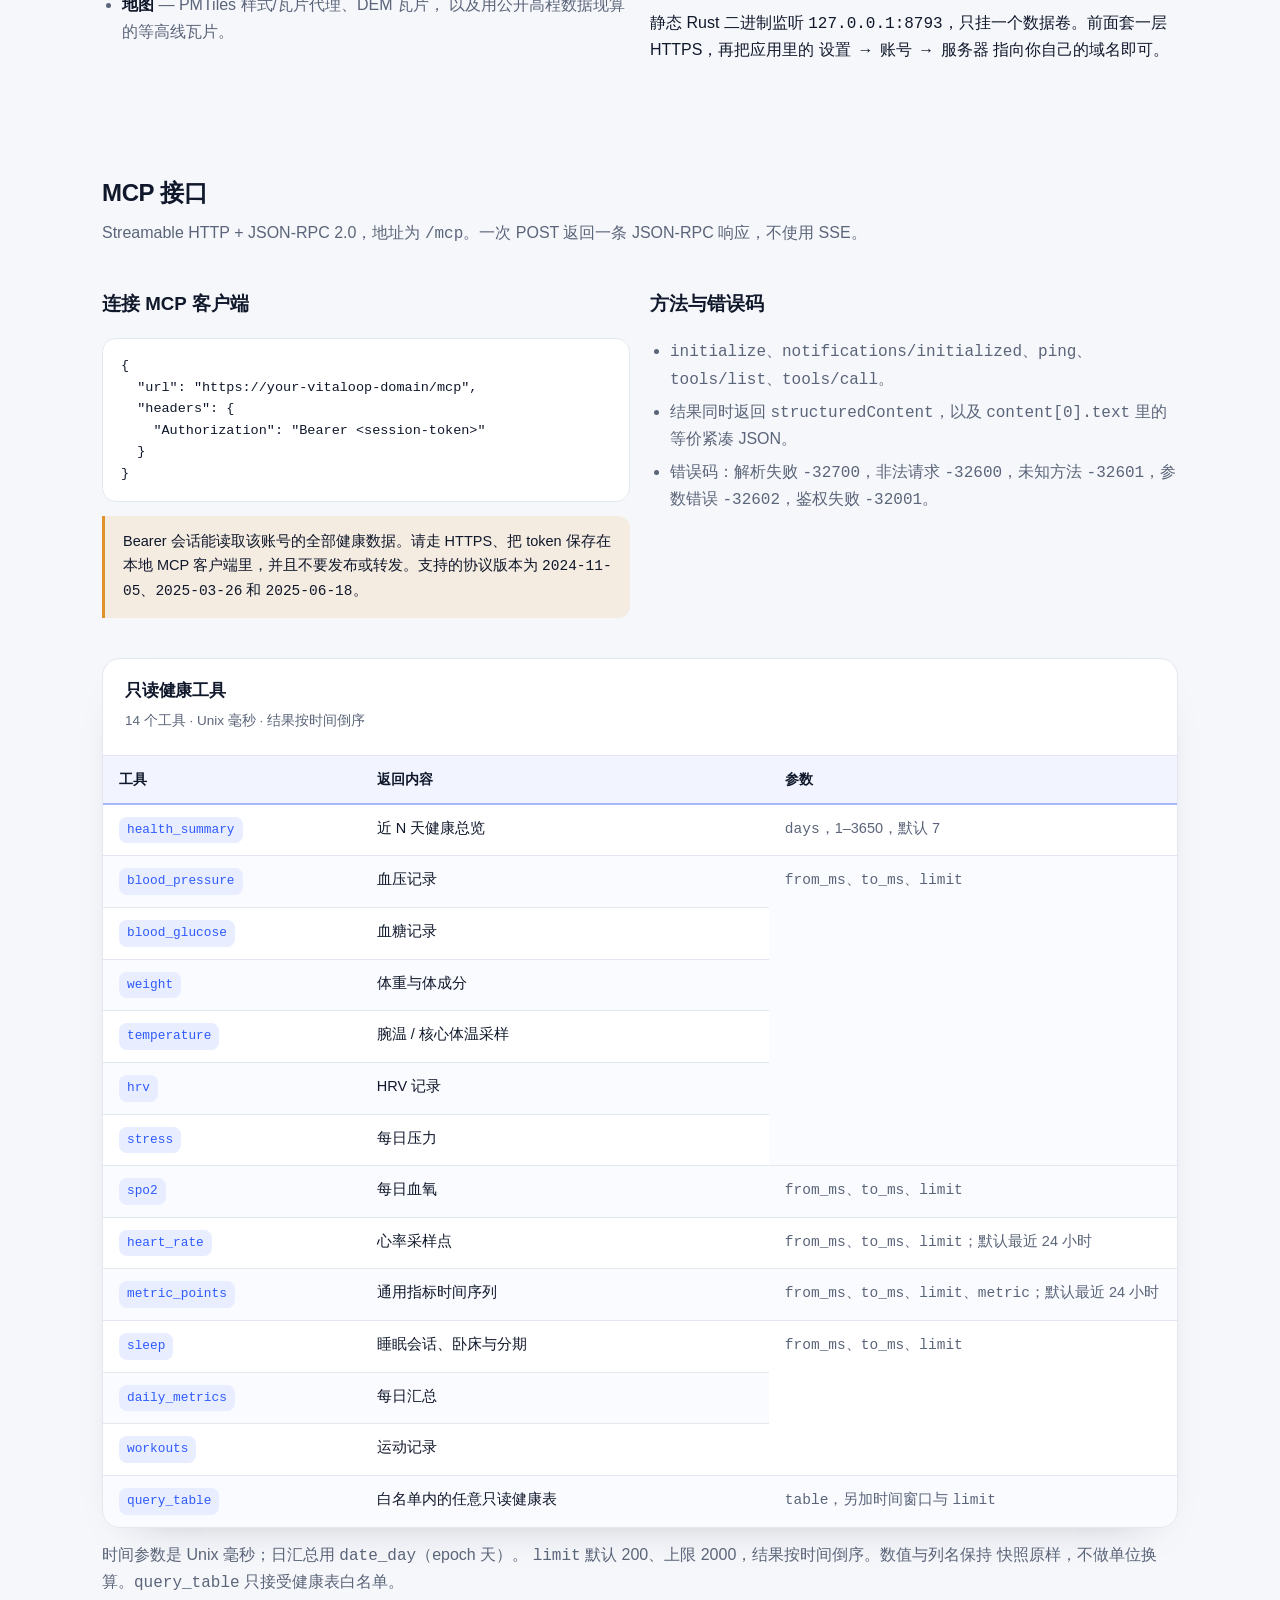
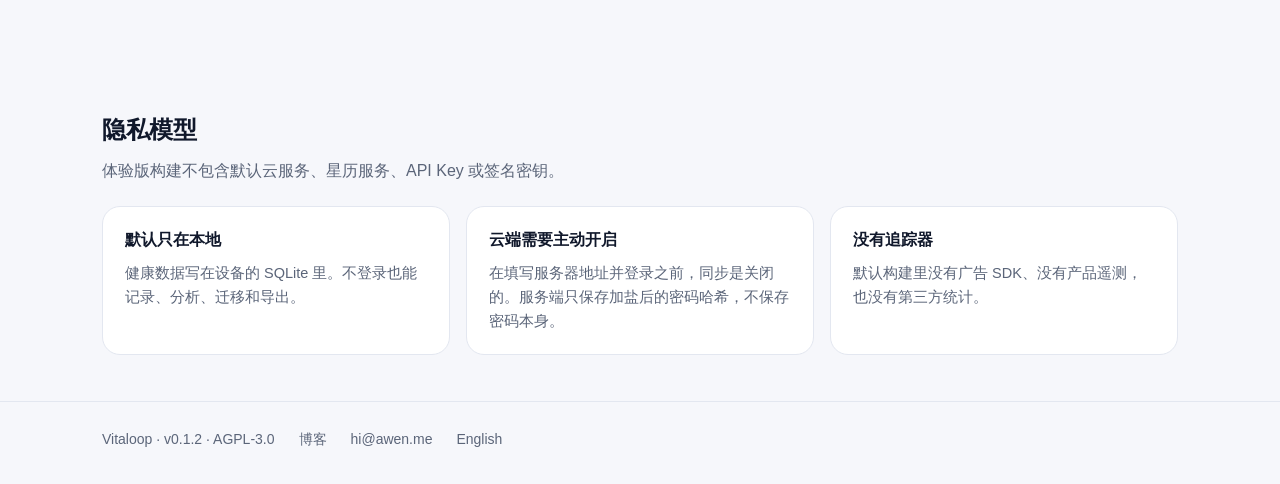
==== commit 07f41c84: "chore: auto commit 2026-11-17 07:32:33" ====
--- a/site/zh/index.html
+++ b/site/zh/index.html
@@ -3,6 +3,13 @@
 <head>
 <meta charset="utf-8">
 <meta name="viewport" content="width=device-width, initial-scale=1">
+<script>
+  (() => {
+    const mode = localStorage.getItem("vitaloop-theme");
+    const dark = mode ? mode === "dark" : matchMedia("(prefers-color-scheme: dark)").matches;
+    document.documentElement.dataset.theme = dark ? "dark" : "light";
+  })();
+</script>
 <title>Vitaloop — 本地优先的 Android 健康与运动看板</title>
 <meta name="description" content="Vitaloop（元环）是一款免费的 Android 健康与运动看板：直连华为手表同步，数据存在本地 SQLite，云端同步可选且完全自托管。">
 <link rel="canonical" href="https://vitaloop.awen.me/zh/">
@@ -34,6 +41,7 @@
       <a href="#pairing">配对</a>
       <a href="#server">自托管</a>
       <a href="#mcp">MCP</a>
+      <button id="theme-toggle" class="theme-toggle" type="button" aria-label="切换配色">亮色</button>
       <a href="../" lang="en">English</a>
     </nav>
   </div>
@@ -252,8 +260,13 @@
           </ul>
         </div>
       </div>
-      <div class="table-wrap">
-        <table class="doc-table">
+      <div class="doc-block">
+        <div class="doc-heading">
+          <h3>只读健康工具</h3>
+          <p>14 个工具 · Unix 毫秒 · 结果按时间倒序</p>
+        </div>
+        <div class="table-wrap">
+          <table class="doc-table">
           <thead><tr><th>工具</th><th>返回内容</th><th>参数</th></tr></thead>
           <tbody>
             <tr><td><code>health_summary</code></td><td>近 N 天健康总览</td><td><code>days</code>，1–3650，默认 7</td></tr>
@@ -264,14 +277,15 @@
             <tr><td><code>hrv</code></td><td>HRV 记录</td></tr>
             <tr><td><code>stress</code></td><td>每日压力</td></tr>
             <tr><td><code>spo2</code></td><td>每日血氧</td><td><code>from_ms</code>、<code>to_ms</code>、<code>limit</code></td></tr>
-            <tr><td><code>heart_rate</code></td><td>心率采样点</td><td>同上；默认最近 24 小时</td></tr>
-            <tr><td><code>metric_points</code></td><td>通用指标时间序列</td><td>同上，另加 <code>metric</code></td></tr>
+            <tr><td><code>heart_rate</code></td><td>心率采样点</td><td><code>from_ms</code>、<code>to_ms</code>、<code>limit</code>；默认最近 24 小时</td></tr>
+            <tr><td><code>metric_points</code></td><td>通用指标时间序列</td><td><code>from_ms</code>、<code>to_ms</code>、<code>limit</code>、<code>metric</code>；默认最近 24 小时</td></tr>
             <tr><td><code>sleep</code></td><td>睡眠会话、卧床与分期</td><td rowspan="3"><code>from_ms</code>、<code>to_ms</code>、<code>limit</code></td></tr>
             <tr><td><code>daily_metrics</code></td><td>每日汇总</td></tr>
             <tr><td><code>workouts</code></td><td>运动记录</td></tr>
             <tr><td><code>query_table</code></td><td>白名单内的任意只读健康表</td><td><code>table</code>，另加时间窗口与 <code>limit</code></td></tr>
           </tbody>
         </table>
+      </div>
       </div>
       <p class="section-note">
         时间参数是 Unix 毫秒；日汇总用 <code>date_day</code>（epoch 天）。
--- a/site/assets/site.css
+++ b/site/assets/site.css
@@ -11,8 +11,7 @@
   --max: 1120px;
 }
 
-@media (prefers-color-scheme: dark) {
-  :root {
+html[data-theme="dark"] {
     --bg: #0b1220;
     --bg-soft: #121b2c;
     --fg: #eef2fb;
@@ -21,7 +20,6 @@
     --accent: #7b98ff;
     --accent-soft: #1a2740;
     --green: #63d29a;
-  }
 }
 
 * { box-sizing: border-box; }
@@ -63,6 +61,23 @@
 header.site nav { margin-left: auto; display: flex; gap: 18px; font-size: 14px; }
 header.site nav a { color: var(--fg-muted); }
 header.site nav a:hover { color: var(--fg); text-decoration: none; }
+
+.theme-toggle {
+  padding: 6px 11px;
+  border: 1px solid var(--line);
+  border-radius: 999px;
+  background: var(--bg-soft);
+  color: var(--fg-muted);
+  font: inherit;
+  font-size: 13px;
+  font-weight: 600;
+  cursor: pointer;
+}
+
+.theme-toggle:hover {
+  border-color: var(--accent);
+  color: var(--accent);
+}
 
 .hero { padding: 64px 0 40px; }
 
@@ -261,12 +276,38 @@
 ul.plain li { margin: 6px 0; }
 ul.plain strong { color: var(--fg); }
 
+.doc-block {
+  margin: 26px 0 14px;
+  background: var(--bg-soft);
+  border: 1px solid var(--line);
+  border-radius: var(--radius);
+  overflow: hidden;
+  box-shadow: 0 18px 45px -34px rgba(16, 24, 43, 0.38);
+}
+
+.doc-heading {
+  padding: 18px 22px 4px;
+}
+
+.doc-heading h3 {
+  margin: 0;
+  font-size: 17px;
+  letter-spacing: -0.01em;
+}
+
+.doc-heading p {
+  margin: 5px 0 0;
+  color: var(--fg-muted);
+  font-size: 13.5px;
+}
+
 .table-wrap {
   overflow-x: auto;
-  border: 1px solid var(--line);
-  border-radius: var(--radius);
-  background: var(--bg-soft);
-  margin: 24px 0 12px;
+  border: 0;
+  border-top: 1px solid var(--line);
+  border-radius: 0;
+  background: transparent;
+  margin: 18px 0 0;
 }
 
 .doc-table {
@@ -285,11 +326,51 @@
   font-size: 14.5px;
 }
 
+.doc-table th:first-child,
+.doc-table td:first-child {
+  width: 24%;
+  min-width: 190px;
+}
+
+.doc-table th:nth-child(2),
+.doc-table td:nth-child(2) {
+  width: 38%;
+}
+
+.doc-table th:last-child,
+.doc-table td:last-child {
+  width: 38%;
+}
+
 .doc-table th {
   color: var(--fg);
   font-size: 14px;
   white-space: nowrap;
   background: color-mix(in srgb, var(--accent-soft) 55%, transparent);
+  border-bottom: 2px solid color-mix(in srgb, var(--accent) 34%, var(--line));
+}
+
+.doc-table tbody tr:nth-child(even) {
+  background: color-mix(in srgb, var(--accent-soft) 24%, transparent);
+}
+
+.doc-table tbody tr:hover {
+  background: var(--accent-soft);
+}
+
+.doc-table td:first-child code {
+  display: inline-block;
+  padding: 5px 8px;
+  border-radius: 8px;
+  background: var(--accent-soft);
+  color: var(--accent);
+  font-size: 12.8px;
+  line-height: 1.3;
+  white-space: nowrap;
+}
+
+.doc-table td:nth-child(2) {
+  color: var(--fg);
 }
 
 .doc-table tbody tr:last-child td { border-bottom: 0; }
@@ -309,6 +390,8 @@
   .hero-phone { margin: 8px auto 0; max-width: 260px; }
   .shots { grid-template-columns: repeat(2, minmax(0, 1fr)); }
   header.site nav { gap: 12px; font-size: 13px; }
+  .doc-heading { padding: 16px 18px 2px; }
+  .doc-table th, .doc-table td { padding: 11px 14px; }
 }
 
 @media (max-width: 560px) {
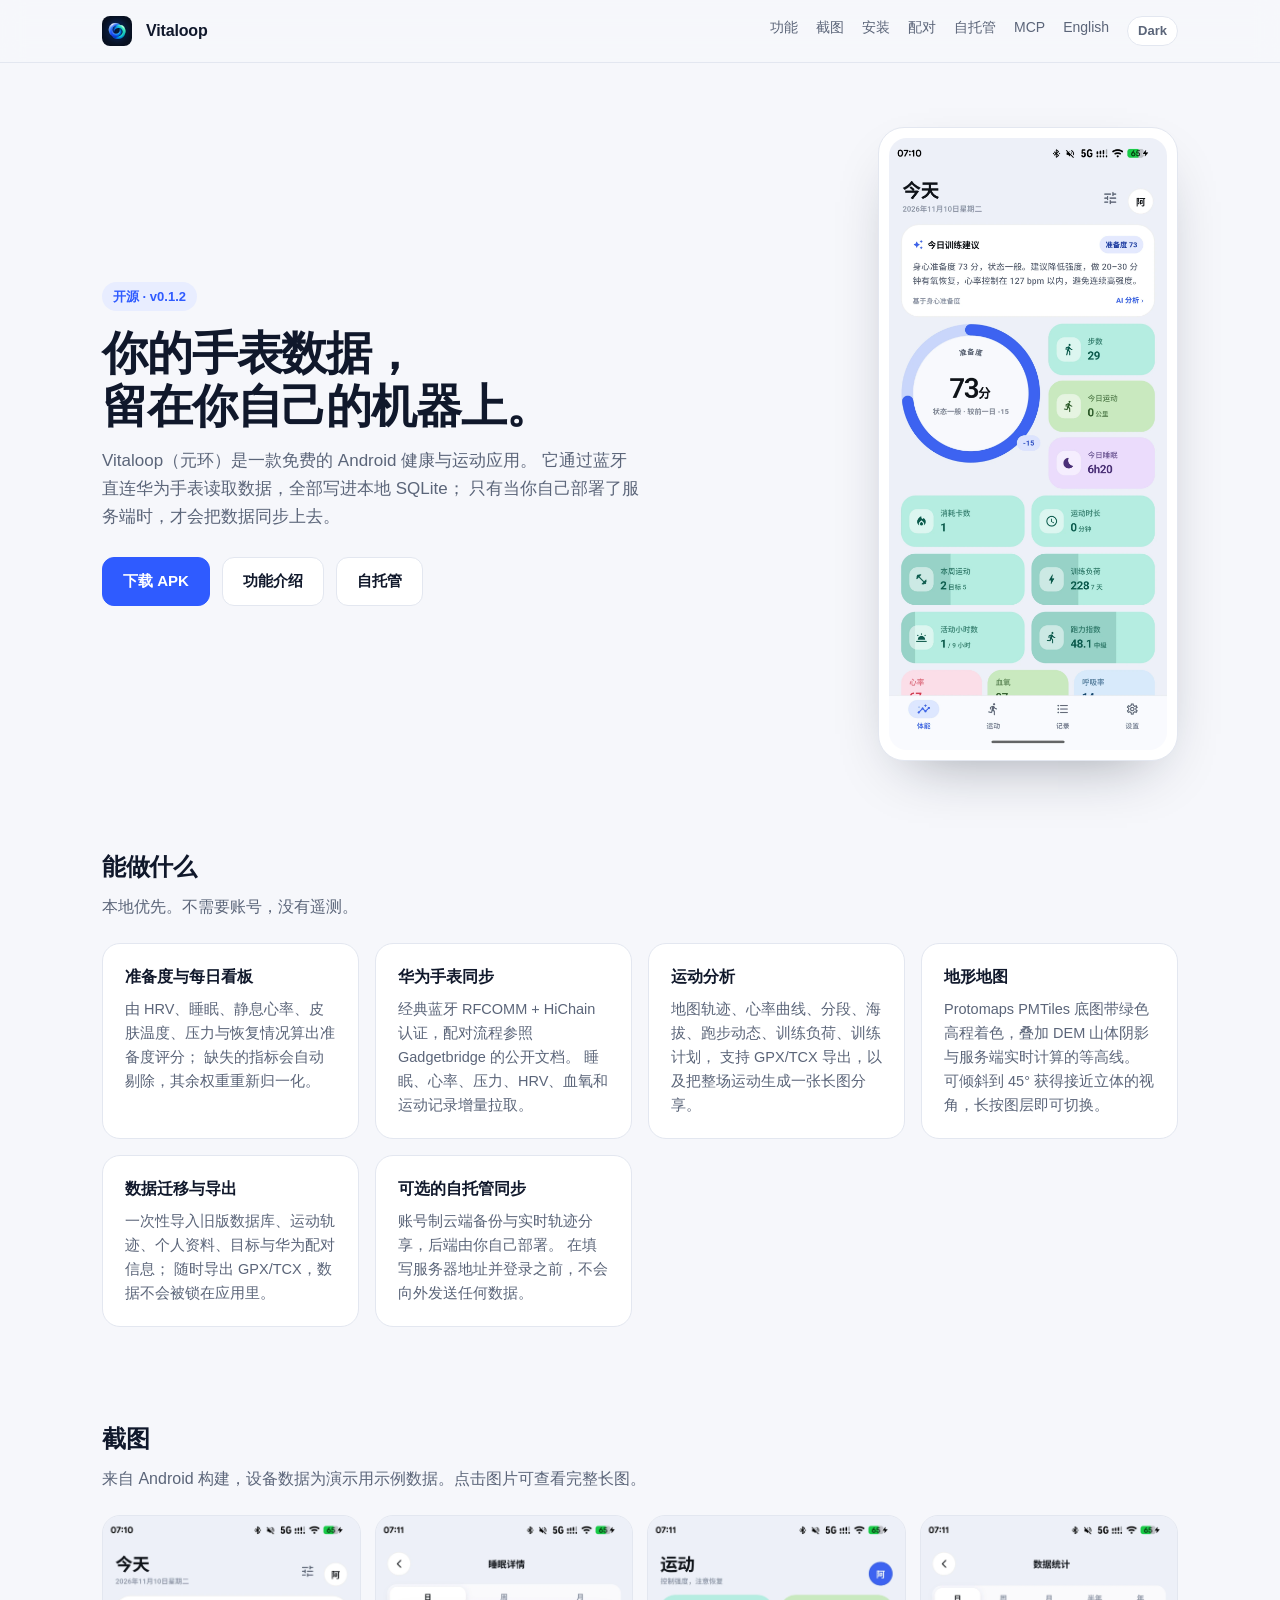
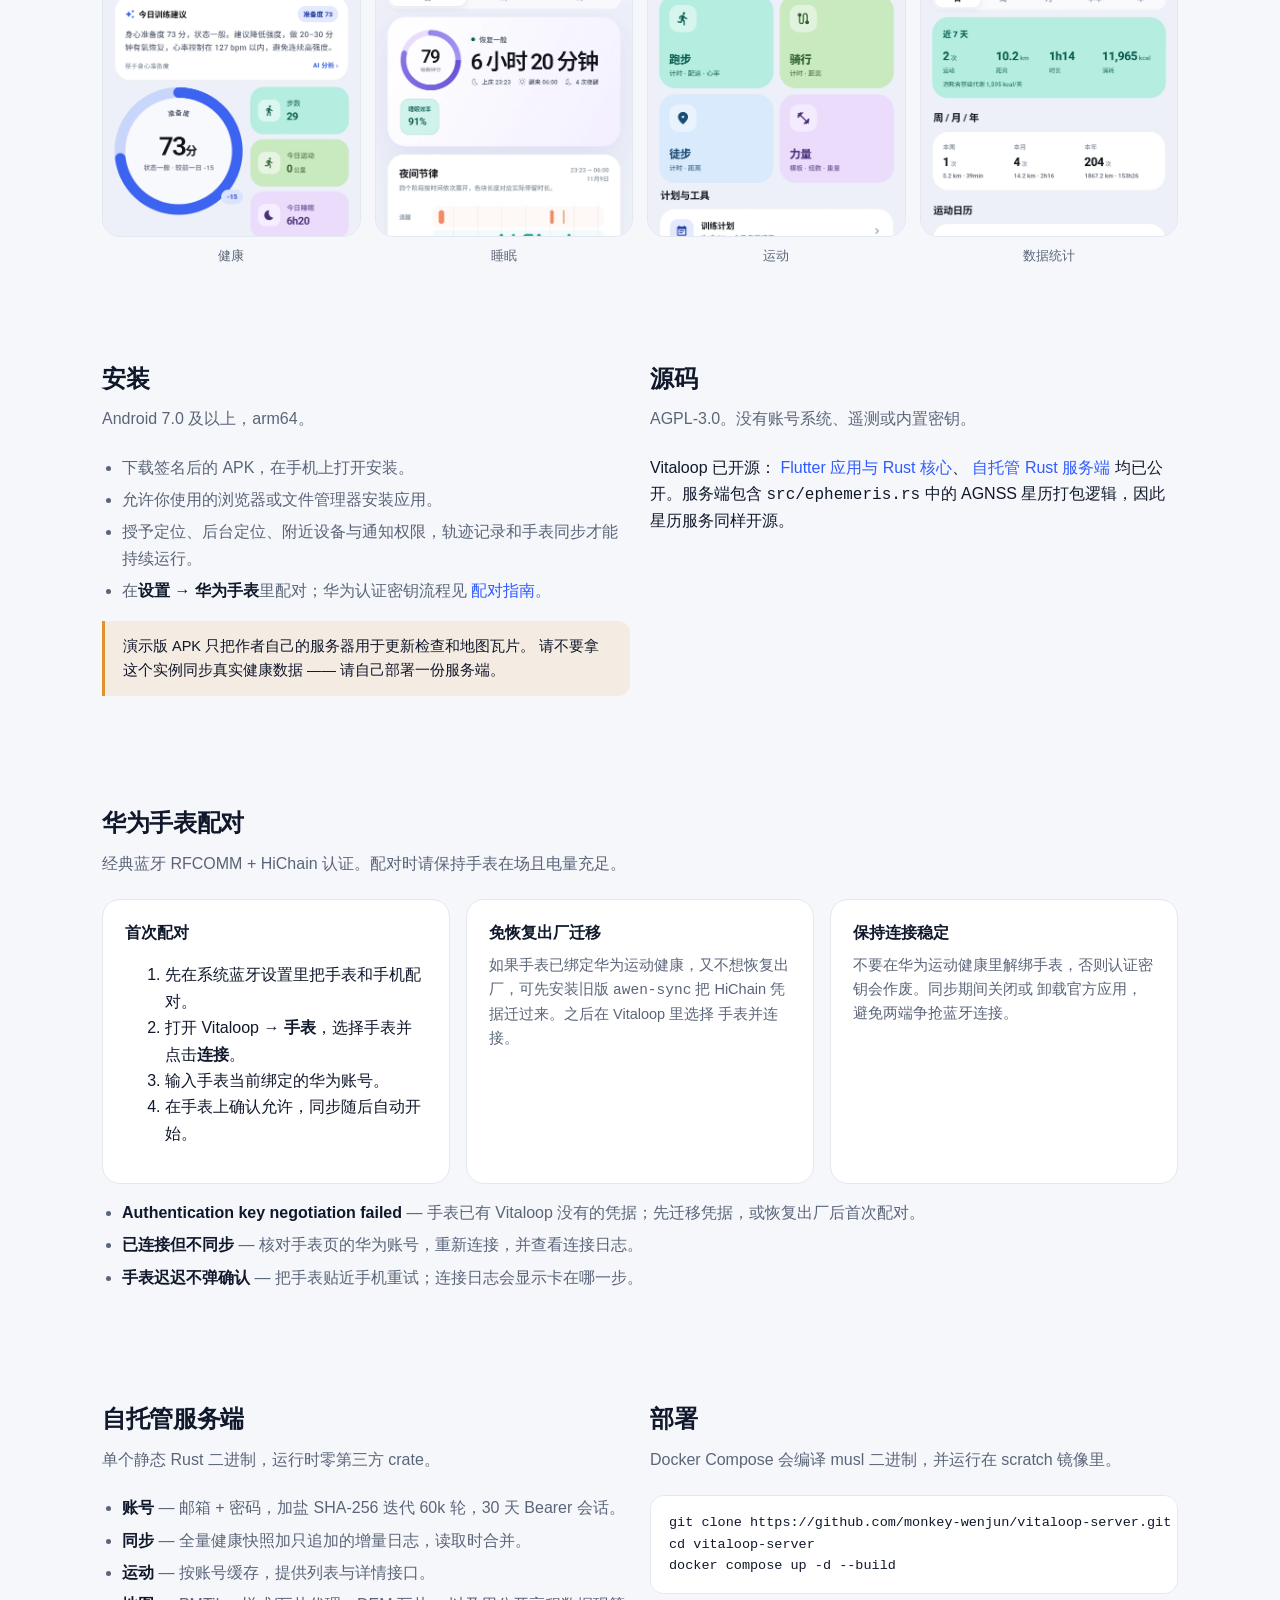
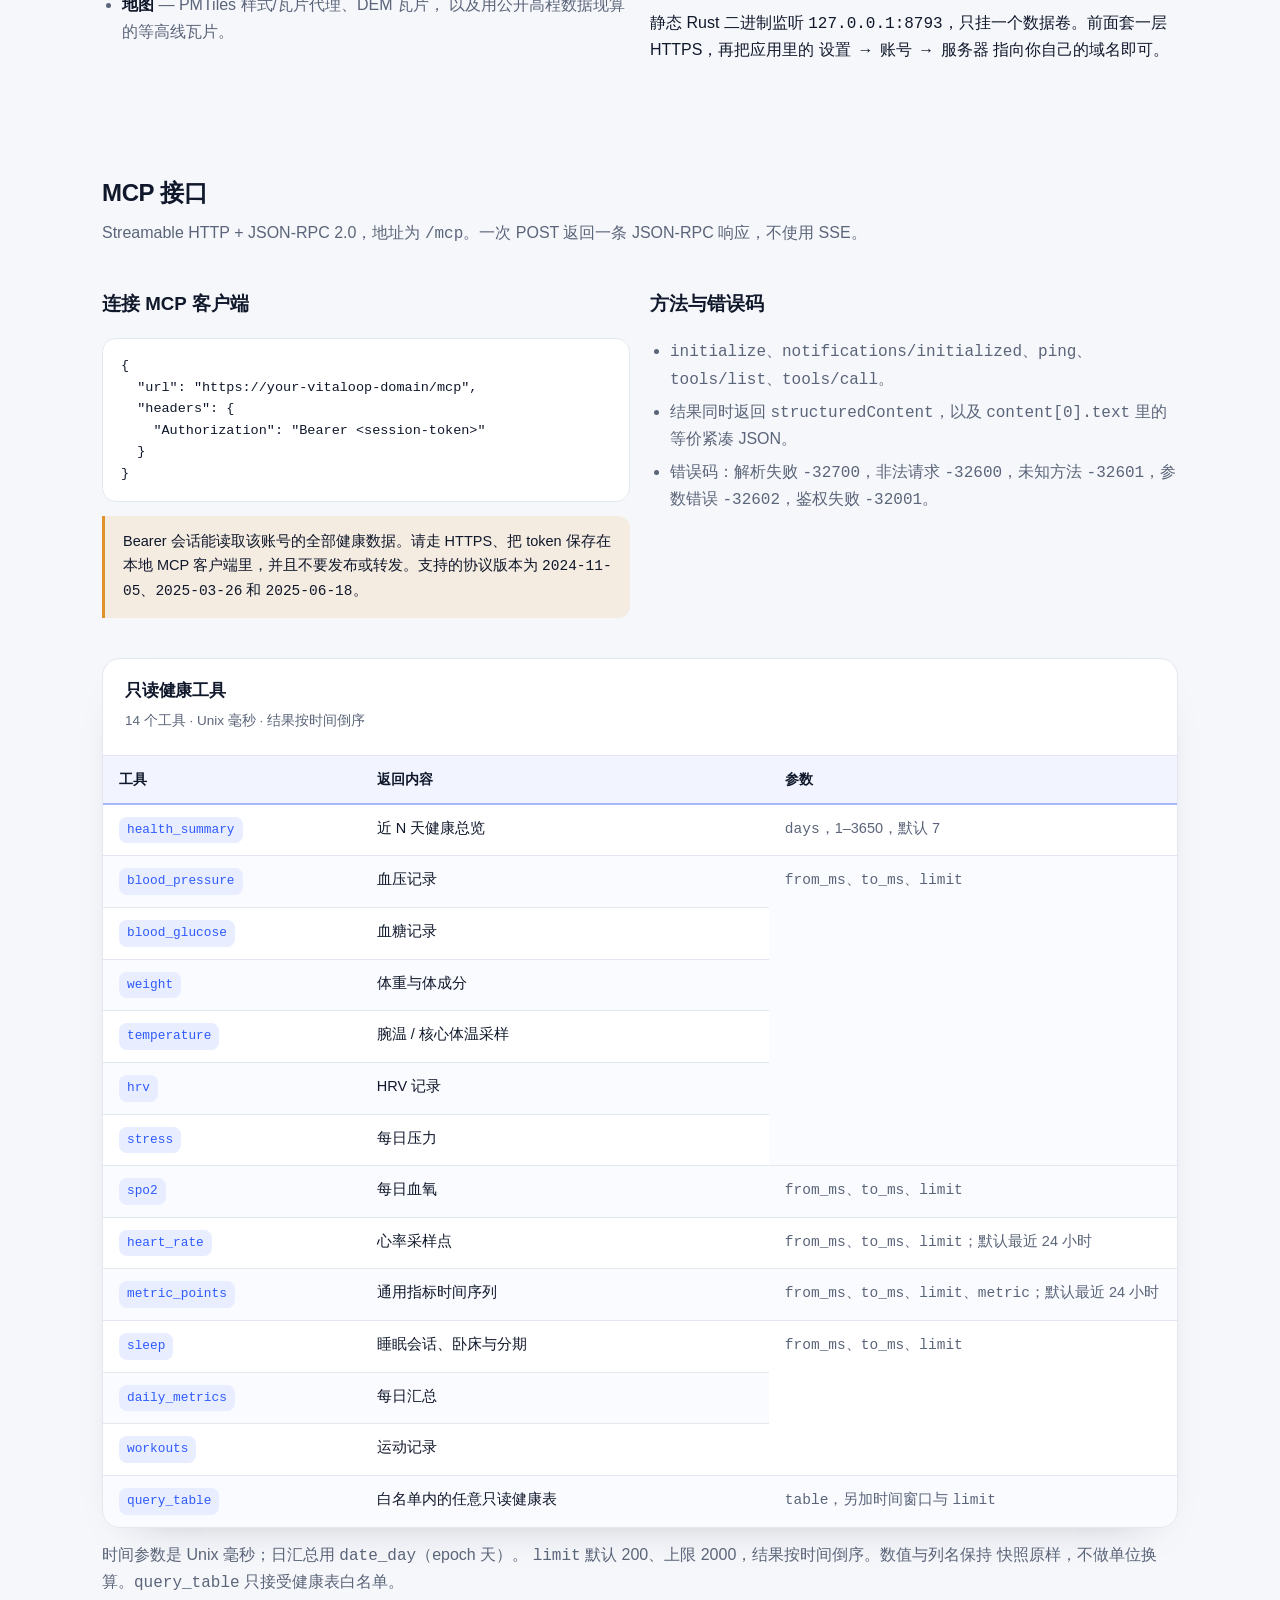
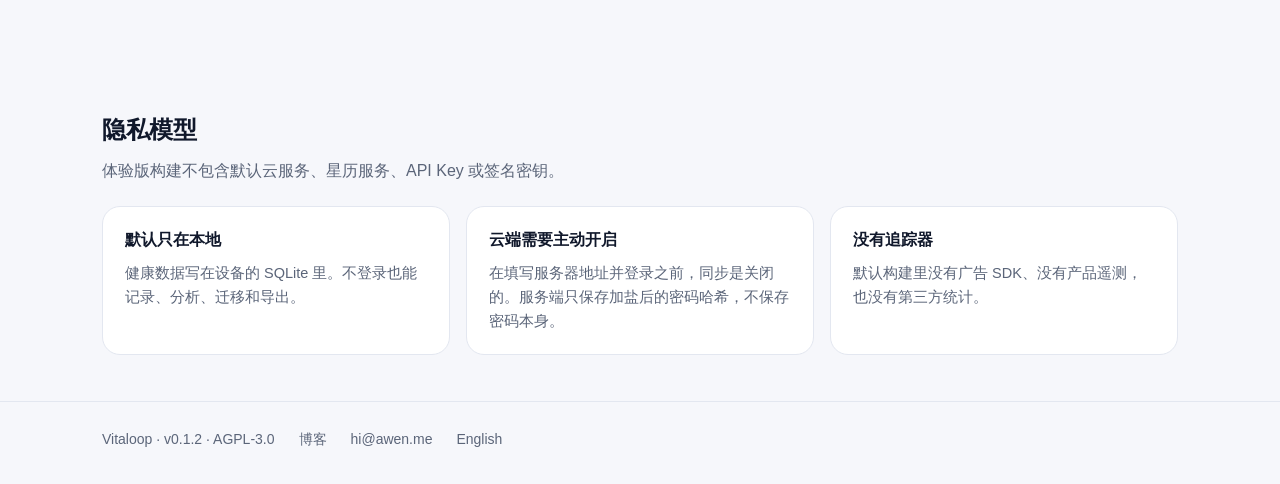
==== commit 7d8054db: "chore: auto commit 2026-11-17 07:54:56" ====
--- a/site/zh/index.html
+++ b/site/zh/index.html
@@ -4,11 +4,11 @@
 <meta charset="utf-8">
 <meta name="viewport" content="width=device-width, initial-scale=1">
 <script>
-  (() => {
-    const mode = localStorage.getItem("vitaloop-theme");
-    const dark = mode ? mode === "dark" : matchMedia("(prefers-color-scheme: dark)").matches;
-    document.documentElement.dataset.theme = dark ? "dark" : "light";
-  })();
+    (() => {
+      const mode = localStorage.getItem("vitaloop-theme");
+      const dark = mode ? mode === "dark" : matchMedia("(prefers-color-scheme: dark)").matches;
+      document.documentElement.dataset.theme = dark ? "dark" : "light";
+    })();
 </script>
 <title>Vitaloop — 本地优先的 Android 健康与运动看板</title>
 <meta name="description" content="Vitaloop（元环）是一款免费的 Android 健康与运动看板：直连华为手表同步，数据存在本地 SQLite，云端同步可选且完全自托管。">
@@ -25,8 +25,8 @@
 <meta property="og:url" content="https://vitaloop.awen.me/zh/">
 <meta name="twitter:card" content="summary_large_image">
 <meta name="twitter:image" content="https://vitaloop.awen.me/assets/screenshots/og-zh.png">
-<link rel="stylesheet" href="../assets/site.css">
-<script src="../assets/site.js" defer></script>
+<link rel="stylesheet" href="../assets/site.css?v=20261117a">
+<script src="../assets/site.js?v=20261117a" defer></script>
 </head>
 <body>
 
@@ -41,8 +41,8 @@
       <a href="#pairing">配对</a>
       <a href="#server">自托管</a>
       <a href="#mcp">MCP</a>
+      <a href="../" lang="en">English</a>
       <button id="theme-toggle" class="theme-toggle" type="button" aria-label="切换配色">亮色</button>
-      <a href="../" lang="en">English</a>
     </nav>
   </div>
 </header>
--- a/site/assets/site.css
+++ b/site/assets/site.css
@@ -63,7 +63,8 @@
 header.site nav a:hover { color: var(--fg); text-decoration: none; }
 
 .theme-toggle {
-  padding: 6px 11px;
+  padding: 3px 10px;
+  line-height: 1.45;
   border: 1px solid var(--line);
   border-radius: 999px;
   background: var(--bg-soft);
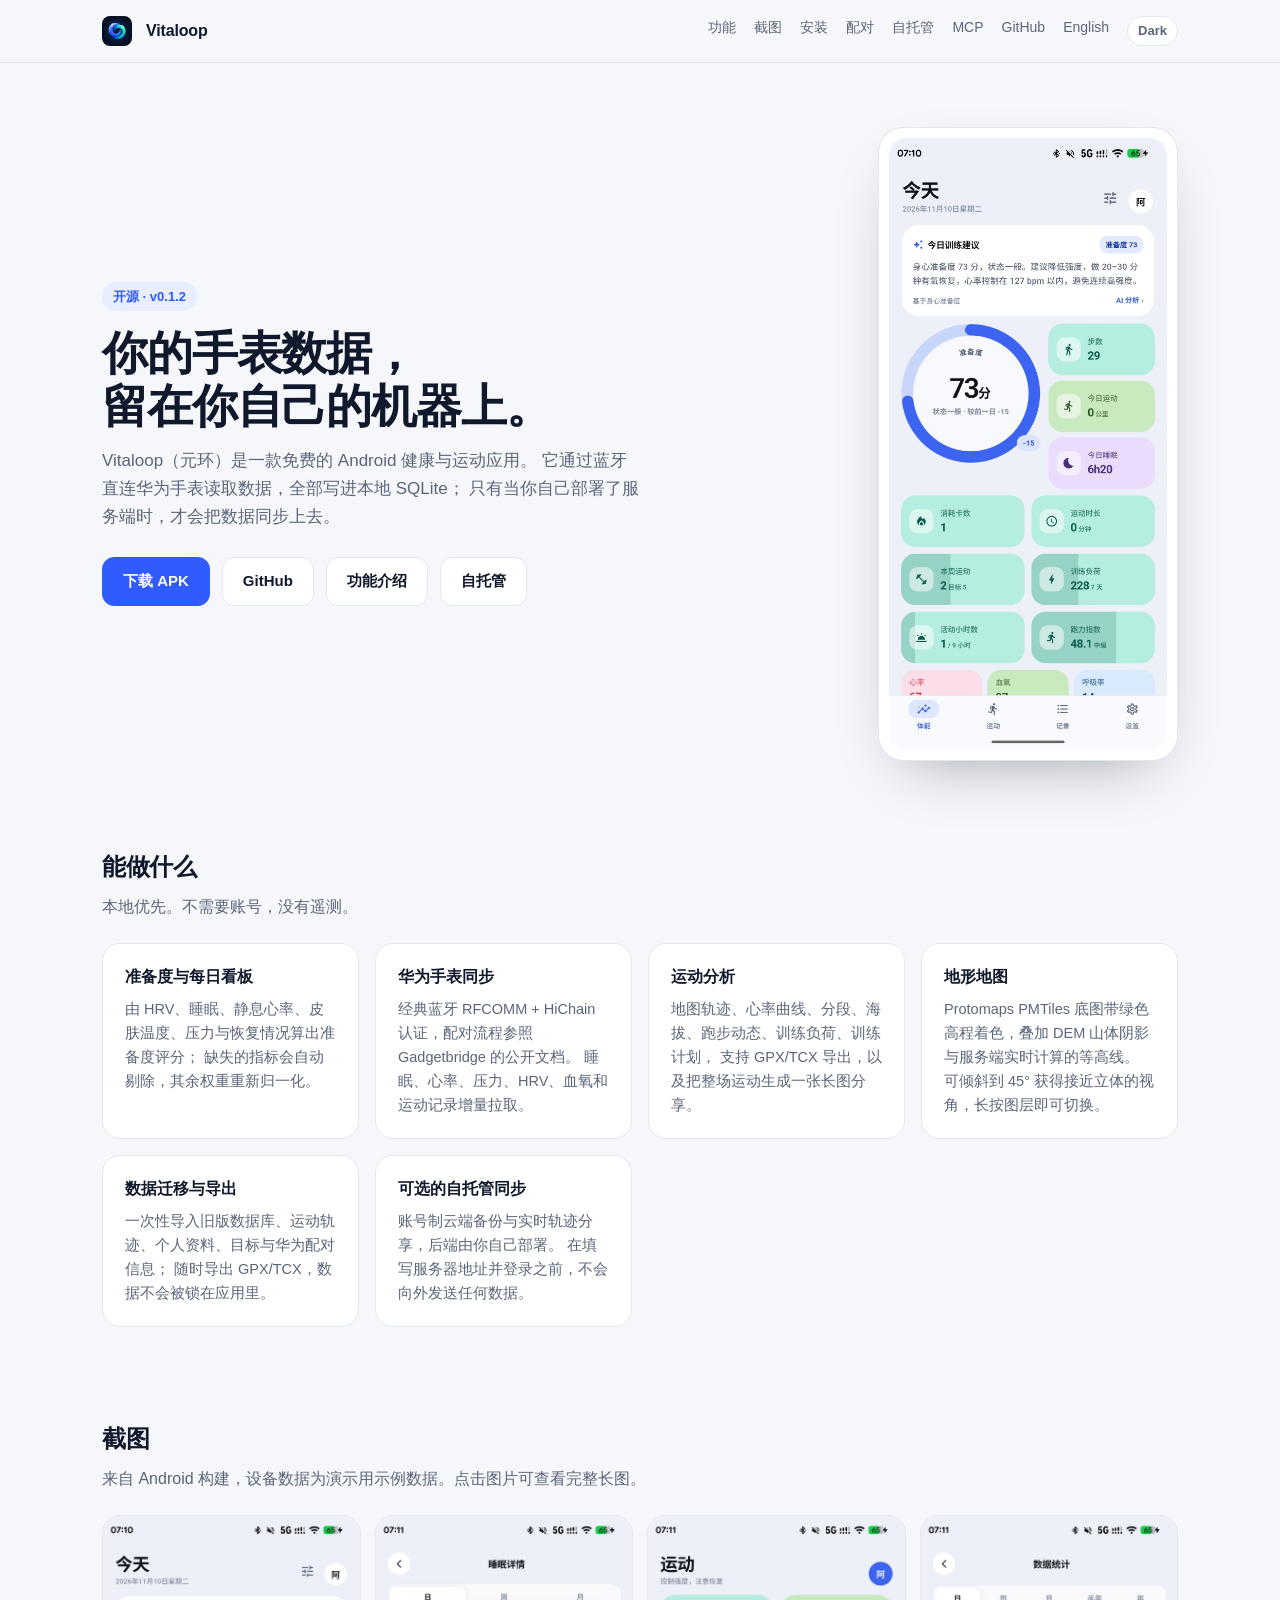
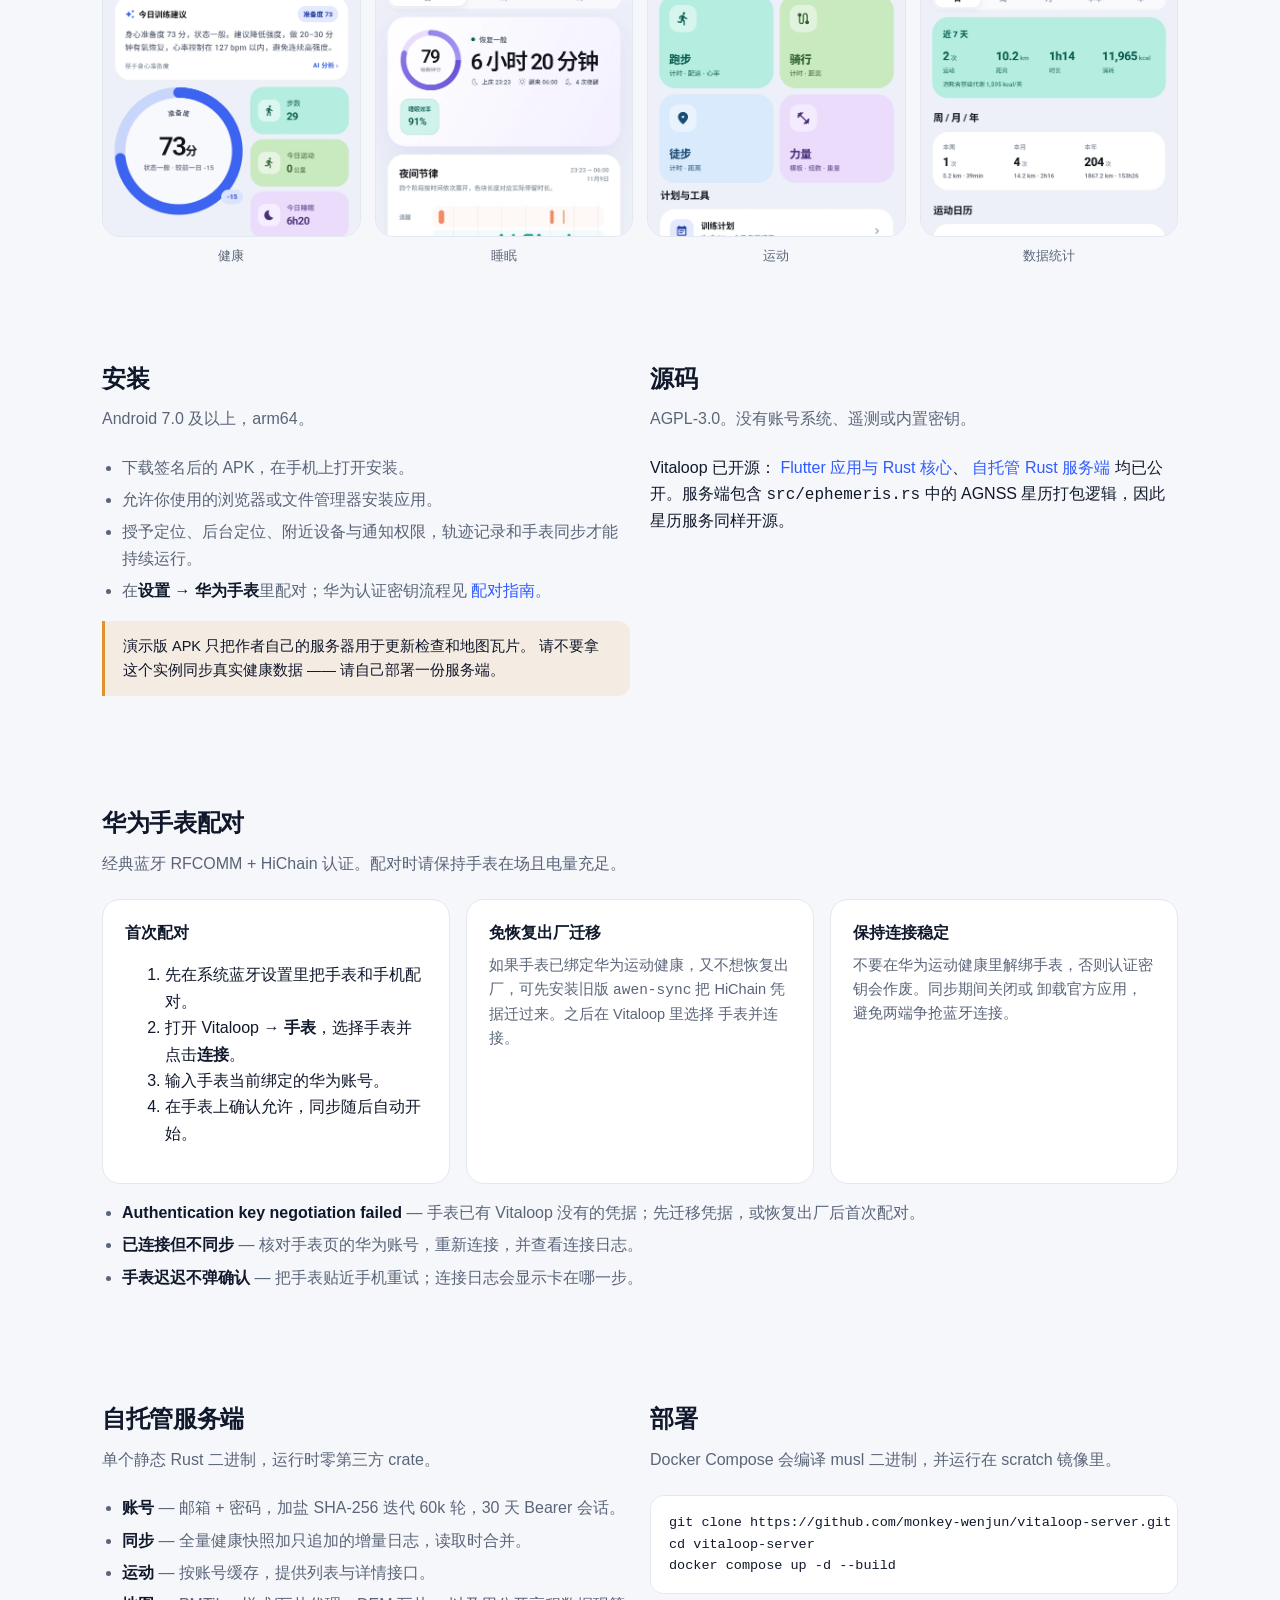
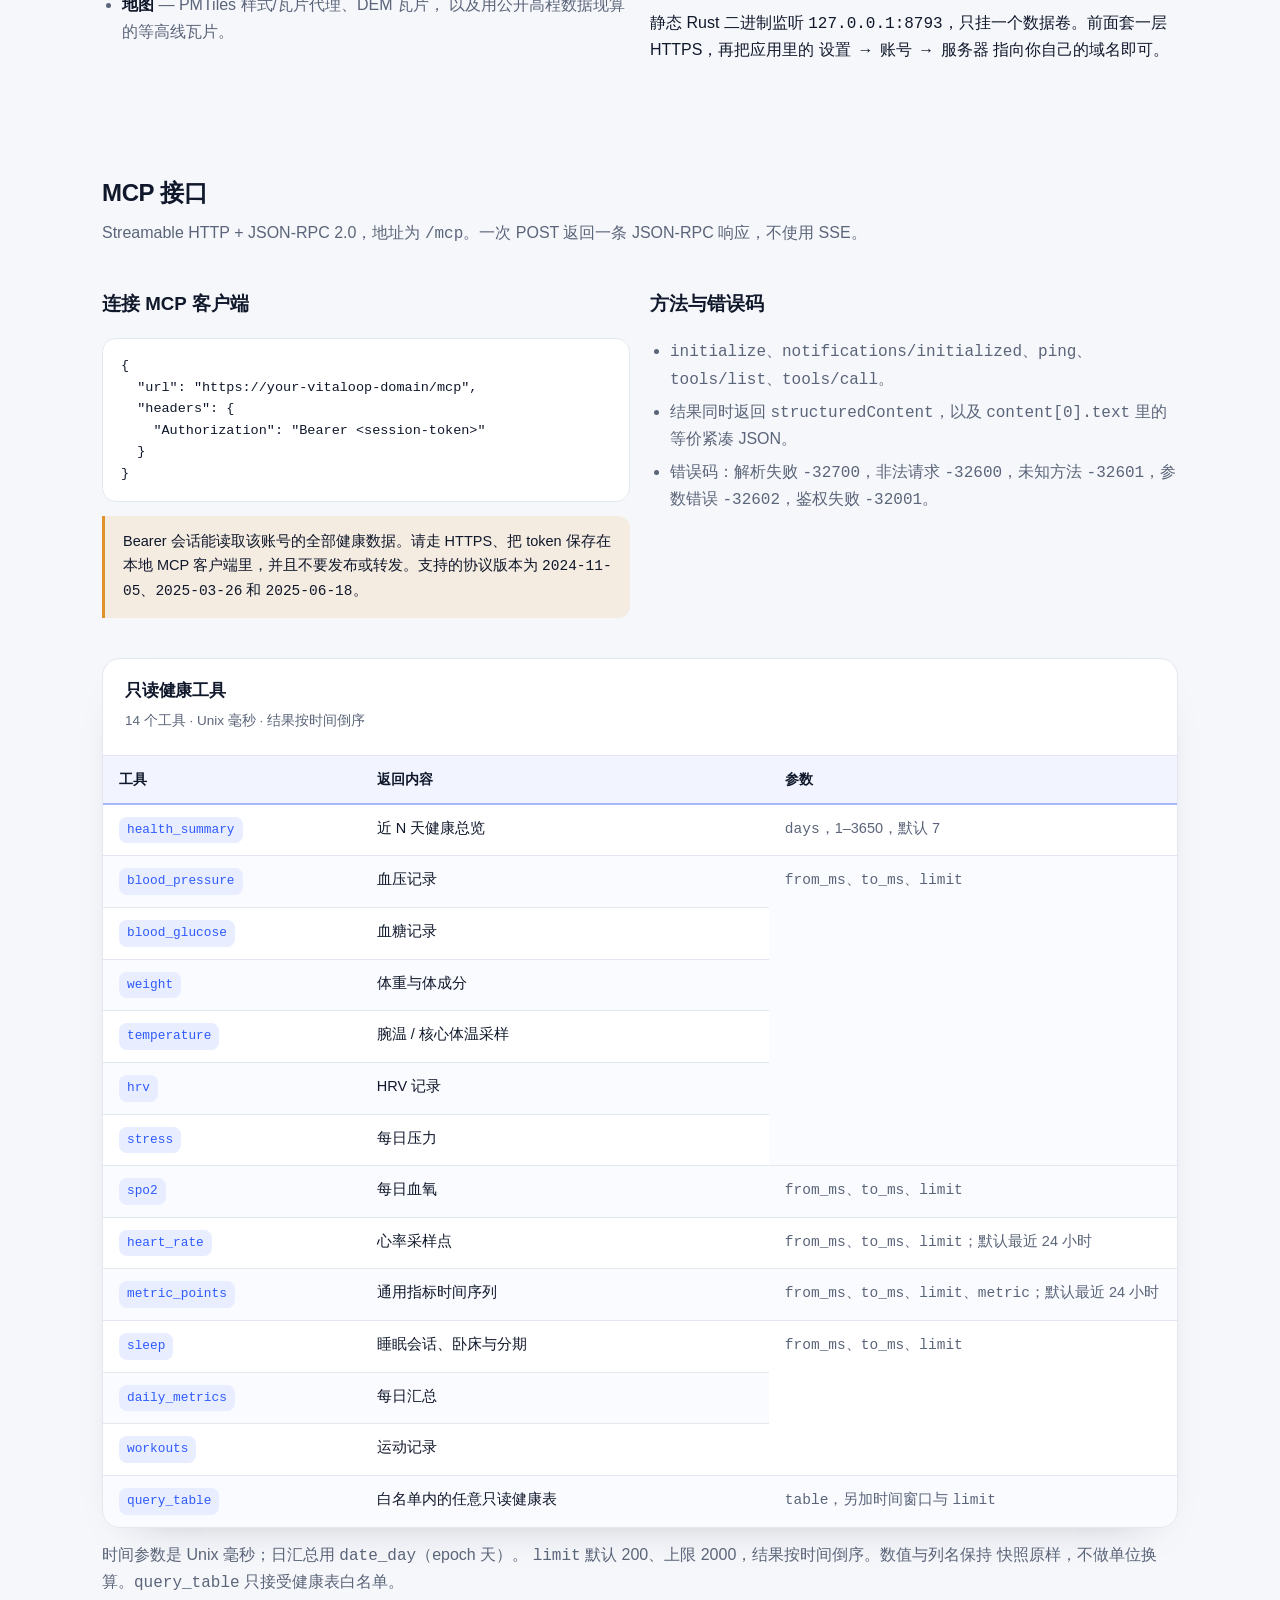
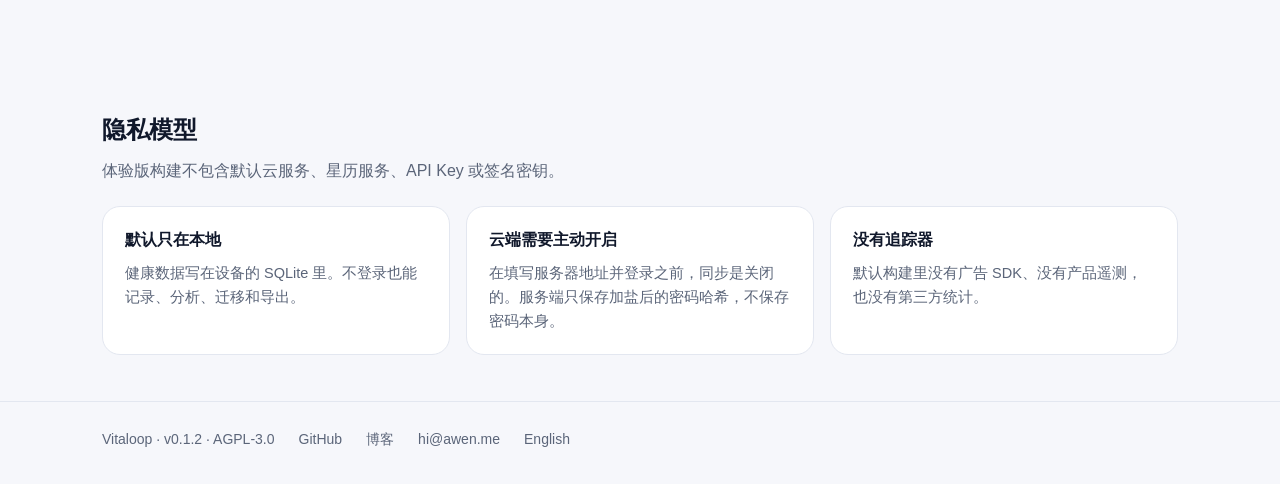
==== commit a64957a6: "chore: auto commit 2026-11-17 20:53:19" ====
--- a/site/zh/index.html
+++ b/site/zh/index.html
@@ -41,6 +41,7 @@
       <a href="#pairing">配对</a>
       <a href="#server">自托管</a>
       <a href="#mcp">MCP</a>
+      <a href="https://github.com/monkey-wenjun/vitaloop-app" target="_blank" rel="noopener">GitHub</a>
       <a href="../" lang="en">English</a>
       <button id="theme-toggle" class="theme-toggle" type="button" aria-label="切换配色">亮色</button>
     </nav>
@@ -60,6 +61,7 @@
         </p>
         <div class="actions">
           <a class="btn primary" href="https://vitaloop.awen.me/apk/vitaloop-6029.apk">下载 APK</a>
+          <a class="btn" href="https://github.com/monkey-wenjun/vitaloop-app" target="_blank" rel="noopener">GitHub</a>
           <a class="btn" href="#features">功能介绍</a>
           <a class="btn" href="#server">自托管</a>
         </div>
@@ -320,6 +322,7 @@
 <footer class="site">
   <div class="wrap">
     <span>Vitaloop · v0.1.2 · AGPL-3.0</span>
+    <a href="https://github.com/monkey-wenjun/vitaloop-app" target="_blank" rel="noopener">GitHub</a>
     <a href="https://www.awen.me">博客</a>
     <a href="mailto:hi@awen.me">hi@awen.me</a>
     <a href="../" lang="en">English</a>
--- a/site/assets/site.css
+++ b/site/assets/site.css
@@ -399,6 +399,7 @@
   .hero { padding-top: 40px; }
   .hero-phone { max-width: 220px; }
   .lightbox { padding: 12px; }
+  header.site nav a:nth-child(2),
   header.site nav a:nth-child(3),
   header.site nav a:nth-child(4) { display: none; }
 }
